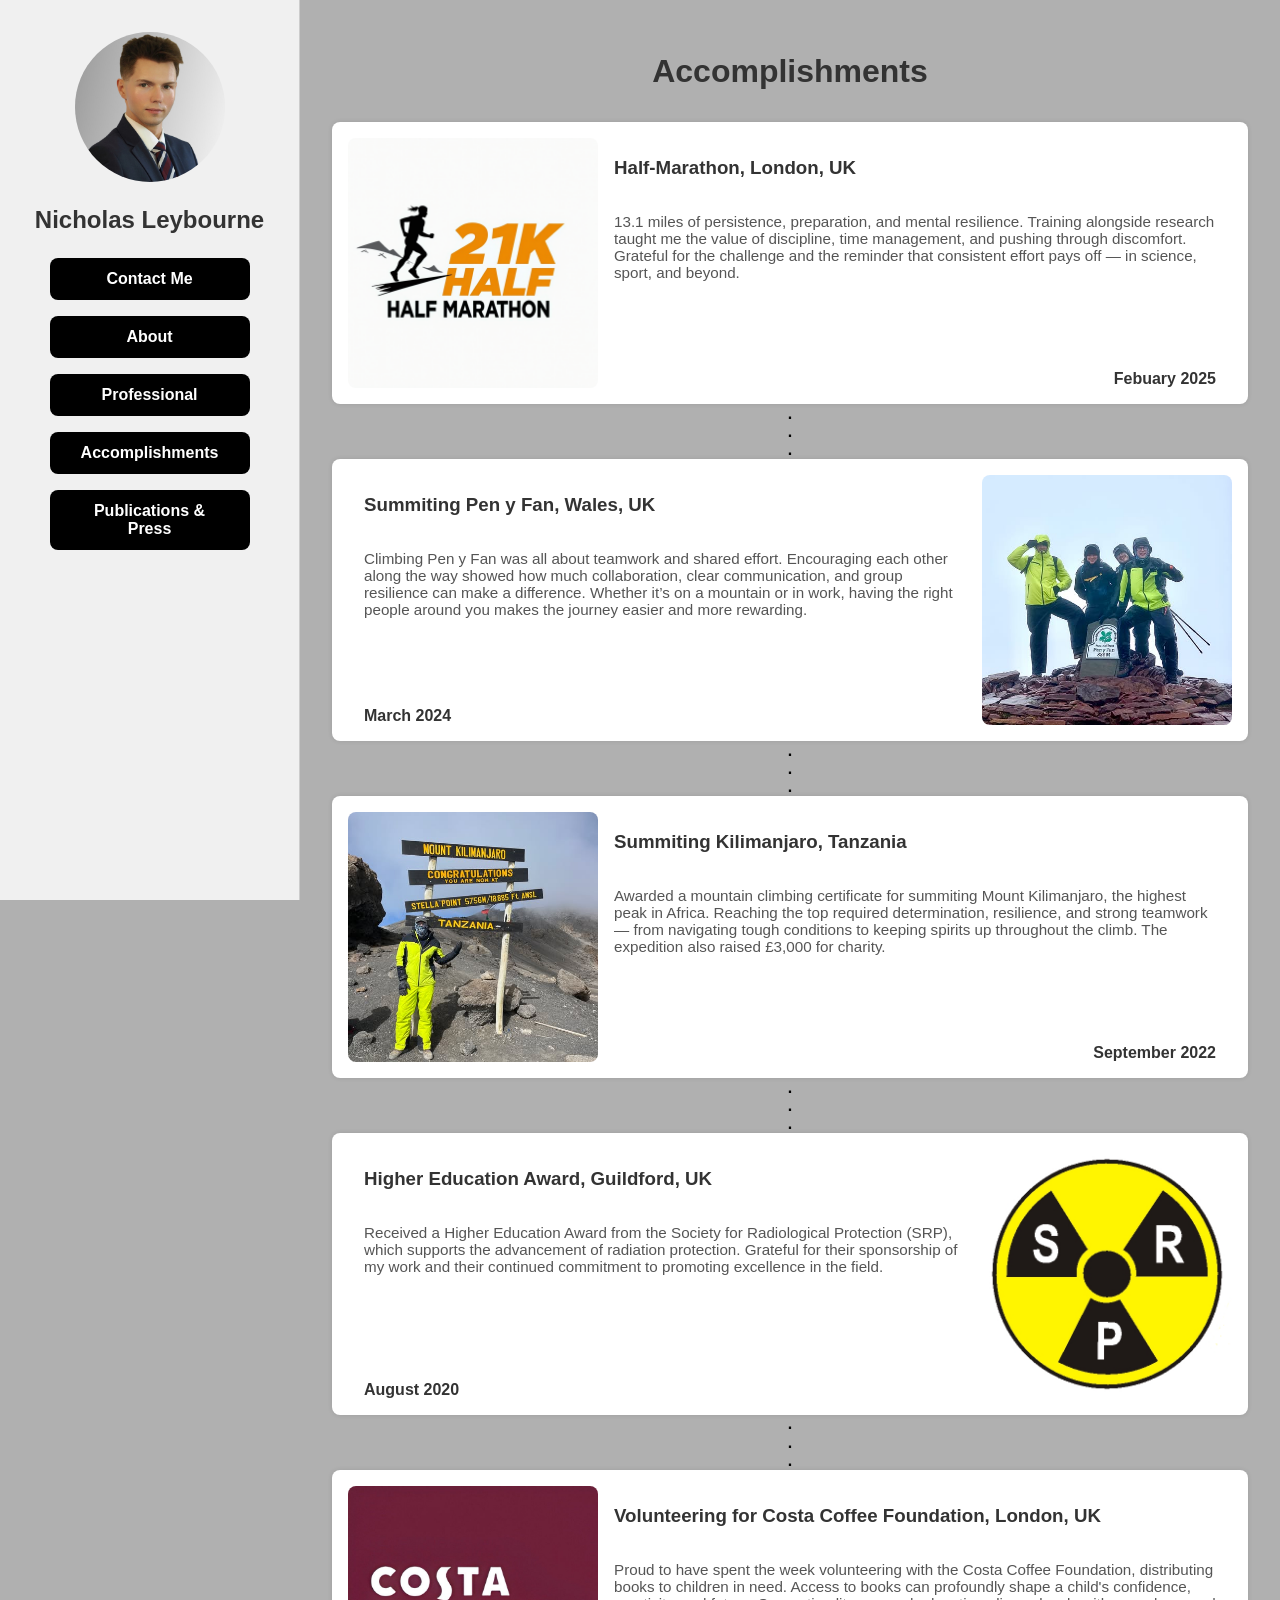
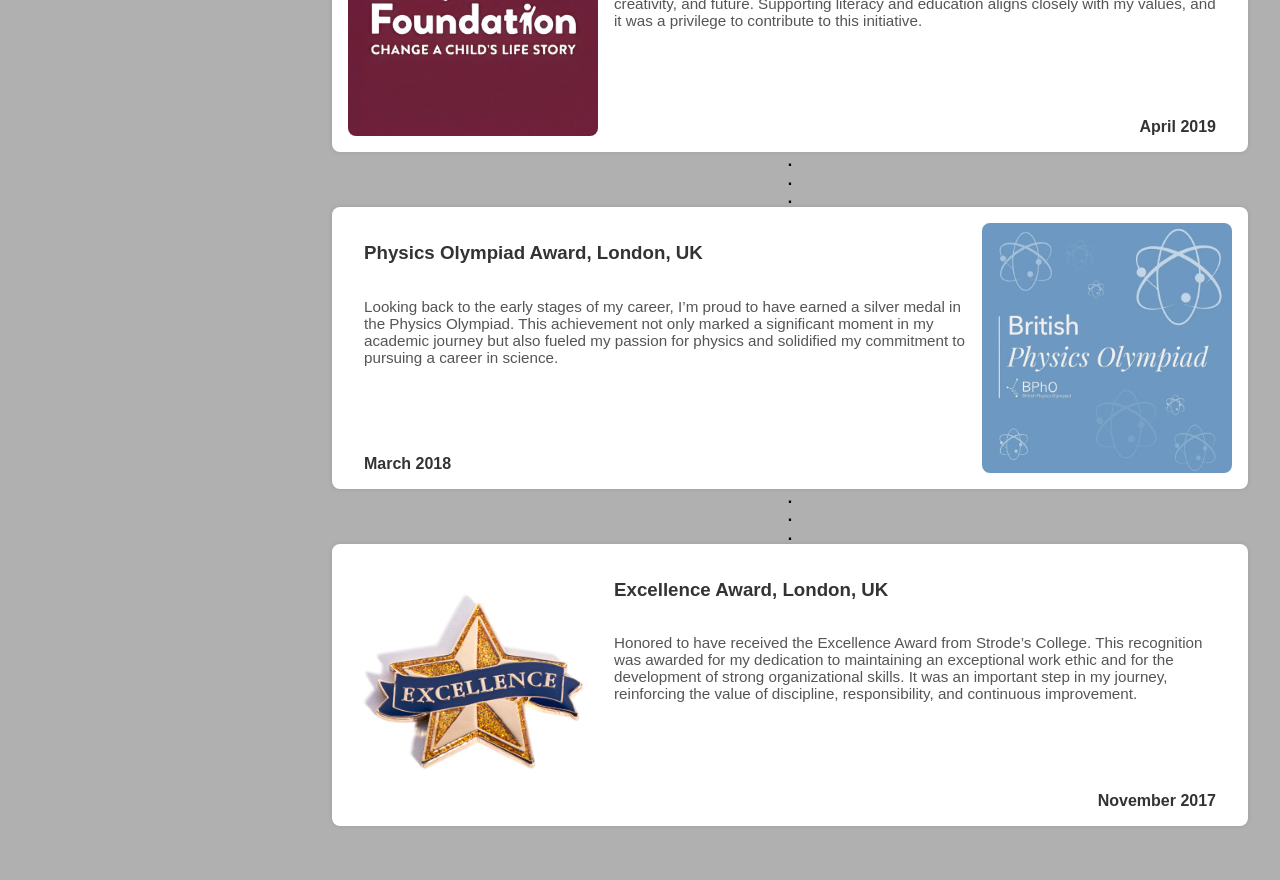
==== accomplishments.html @ 94c57943 "Update accomplishments.html" ====
<!DOCTYPE html>
<html lang="en">
<head>
  <meta charset="UTF-8" />
  <title>Nick Leybourne</title>
   <link rel="canonical" href="https://nicholasleybourne.info/accomplishments" />
  <link rel="stylesheet" href="https://cdnjs.cloudflare.com/ajax/libs/font-awesome/6.5.0/css/all.min.css">
  <meta name="description" content="PhD candidate in medical physics. Highlights of academic achievements, volunteering, and awards.">
  <style>
    * {
      box-sizing: border-box;
    }

    html, body {
      height: 100%;
    }

    body {
      font-family: Arial, sans-serif;
      margin: 0;
      padding: 0;
      display: flex;
      background-color: #b0b0b0;
      color: #333;
      min-height: 100vh;
    }

    .sidebar {
      position: fixed;
      width: 300px;
      height: 100vh;
      background-color: #f0f0f0;
      padding: 2rem 1rem;
      display: flex;
      flex-direction: column;
      align-items: center;
      border-right: 1px solid #ccc;
    }

    .sidebar img.profile-pic {
      width: 150px;
      height: 150px;
      border-radius: 50%;
      margin-bottom: 1rem;
    }

    .sidebar h2 {
      text-align: center;
      margin: 0.5rem 0 1rem 0;
    }

    .nav-link,
   .contact-btn {
  background-color: #000;
  color: white;
  font-size: 1rem;
  text-decoration: none;
  padding: 0.75rem 1.5rem;
  border-radius: 8px;
  font-weight: bold;
  text-align: center;
  display: block;
  margin: 0.5rem 0;
  transition: background-color 0.3s;
  width: 100%;
  max-width: 200px;
  border: none; /* Add this line to remove border */
}


    .nav-link:hover,
    .contact-btn:hover {
      background-color: #333;
    }

    .dropdown-content {
      display: none;
      background-color: #fff;
      border-radius: 8px;
      padding: 1rem;
      box-shadow: 0 0 10px rgba(0,0,0,0.1);
      margin-top: 0.5rem;
      text-align: center;
    }

    .contact-item {
      margin: 0.3rem 0;
    }

    .contact-links {
      margin-top: 1rem;
      display: flex;
      flex-direction: column;
      gap: 0.5rem;
      align-items: center;
    }

    .contact-links img {
      height: 30px;
      margin-right: 0.5rem;
      border-radius: 50%;
    }

    .content {
      flex: 1;
      padding: 2rem;
      margin-left: 300px;
    }

    .whatsapp-btn {
      background-color: #000;
      color: white;
      padding: 0.75rem 1.5rem;
      border-radius: 8px;
      font-weight: bold;
      text-align: center;
      text-decoration: none;
      display: inline-block;
      width: 100%;
      max-width: 200px;
      transition: background-color 0.3s;
    }

    .whatsapp-btn:hover {
      background-color: #333;
    }

    section {
      margin-bottom: 0rem;
    }

    h1 {
      text-align: center;
      margin-bottom: 2rem;
    }

    .feed-item-left,
    .feed-item-right {
      display: flex;
      background-color: white;
      padding: 1rem;
      border-radius: 8px;
      margin-bottom: 0rem;
      box-shadow: 0 0 5px rgba(0, 0, 0, 0.1);
    }

    .feed-item-left {
      flex-direction: row;
    }

    .feed-item-right {
      flex-direction: row-reverse;
    }

    .feed-text {
      flex: 1;
      padding: 0 1rem;
      display: flex;
      flex-direction: column;
      justify-content: space-between;
    }

    .feed-text p {
      font-size: 0.95rem;
      color: #555;
      margin-bottom: 0.1rem;
    }

    .feed-text .date {
      font-weight: bold;
      color: #333;
      align-self: flex-end;
      margin-top: auto;
    }

    .feed-item-right .feed-text .date {
      align-self: flex-start;
    }

    .feed-image {
      width: 250px;
      height: 250px;
      flex-shrink: 0;
      display: flex;
      align-items: center;
      justify-content: center;
    }

    .feed-image img {
      width: 250px;
      height: 250px;
      object-fit: cover;
      border-radius: 8px;
    }

    .feed-dots {
      text-align: center;
      font-size: 1rem;
      color: #000000;
      cursor: pointer;
      font-weight: bold;
      margin: 0;
    }

    .dots-container {
      display: flex;
      flex-direction: column;
      align-items: center;
      margin-top: 0;
    }

    .dots-container .feed-dots {
      margin: 0.3px 0 0 0;
    }
  </style>


<script type="application/ld+json">
{
  "@context": "https://schema.org",
  "@type": "Person",
  "name": "Nicholas Leybourne",
  "jobTitle": "PhD Candidate in Medical Physics",
  "affiliation": {
    "@type": "CollegeOrUniversity",
    "name": "University of Surrey",
    "url": "https://www.surrey.ac.uk"
  },
  "url": "https://nicholasleybourne.info/",
  "sameAs": [
    "https://www.surrey.ac.uk/people/nicholas-leybourne",
    "https://orcid.org/0009-0001-9474-7476",
    "https://www.linkedin.com/in/nicholas-leybourne-431429189/",
    "https://scholar.google.com/citations?user=EWFA3U8AAAAJ&hl=en&oi=ao",
    "https://app.jobzmall.com/@nicholas-leybourne"
  ],
  "description": "PhD candidate in medical physics at the University of Surrey, specialising in SiPM-based PET/CT scanners, with experience in image processing, radiation safety, and data analysis. Proficient in MATLAB and Python with a strong background in physics, mathematics, and computing. Experienced in experimental research, problem-solving, and communication, with multiple publications and international conference presentations in medical imaging. Also an avid mountaineer with expeditions including Mount Kilimanjaro, a business collaborator in real estate, and a director of Tavistock Yiewsley Management Company."
}
</script>

<meta name="google-site-verification" content="yMsAXwWLNpJdFh1dJcz5EIwTJRR0X8trNwbzIyciXYU" />
  
</head>
<body>
    <nav class="sidebar" role="navigation">

    <img src="Images/ProfilePic.JPEG" alt="Profile Picture" class="profile-pic">
    <h2>Nicholas Leybourne</h2>
    


    <button class="contact-btn" onclick="toggleDropdown()">Contact Me</button>
    <div id="contactInfo" class="dropdown-content">
      <p class="contact-item">
        <img src="https://cdn-icons-png.flaticon.com/512/3178/3178158.png" alt="Email" style="height: 20px; vertical-align: middle;"> NicholasLeybourne@pm.me
      </p>
      <p class="contact-item">
        <img src="https://icons.veryicon.com/png/o/miscellaneous/yunrenui-original-ui-of-fool-cloud/phone-circle.png" alt="Phone" style="height: 20px; vertical-align: middle;"> +44 7780 739 259
      </p>
      <a class="whatsapp-btn contact-item" href="https://wa.me/447780739259" target="_blank">
        <i class="fab fa-whatsapp"></i> WhatsApp
      </a>
    </div>

    <a class="nav-link" href="/">About</a>
    <a class="nav-link" href="professional">Professional</a>
    <a class="nav-link" href="accomplishments">Accomplishments</a>
    <a class="nav-link" href="pp">Publications & Press</a>
  </nav>

  <main class="content">
    <h1>Accomplishments</h1>

    <section>



  <div class="feed-item-left">
        <div class="feed-image">
          <img src="Images/half.png" alt="Achievement Image" />
        </div>
        <div class="feed-text">
          <h3>Half-Marathon, London, UK</h3>
          <p>13.1 miles of persistence, preparation, and mental resilience. Training alongside research taught me the value of discipline, time management, and pushing through discomfort. Grateful for the challenge and the reminder that consistent effort pays off — in science, sport, and beyond.</p>
          <span class="date">Febuary 2025</span>
        </div>
      </div>

      <div class="dots-container">
        <div class="feed-dots">.</div>
        <div class="feed-dots">.</div>
        <div class="feed-dots">.</div>
      </div>


      
      <div class="feed-item-right">
        <div class="feed-image">
          <img src="Images/Pen.jpg" alt="Description" />
        </div>
        <div class="feed-text">
          <h3>Summiting Pen y Fan, Wales, UK</h3>
          <p> Climbing Pen y Fan was all about teamwork and shared effort. Encouraging each other along the way showed how much collaboration, clear communication, and group resilience can make a difference. Whether it’s on a mountain or in work, having the right people around you makes the journey easier and more rewarding. </p>
          <span class="date">March 2024</span>
        </div>
      </div>

      <div class="dots-container">
        <div class="feed-dots">.</div>
        <div class="feed-dots">.</div>
        <div class="feed-dots">.</div>
      </div>

      <!-- Repeatable entry blocks -->

      <div class="feed-item-left">
        <div class="feed-image">
          <img src="Images/Killi.jpg" alt="Achievement Image" />
        </div>
        <div class="feed-text">
          <h3>Summiting Kilimanjaro, Tanzania</h3>
          <p>Awarded a mountain climbing certificate for summiting Mount Kilimanjaro, the highest peak in Africa. Reaching the top required determination, resilience, and strong teamwork — from navigating tough conditions to keeping spirits up throughout the climb. The expedition also raised £3,000 for charity.</p>
          <span class="date">September 2022</span>
        </div>
      </div>

      <div class="dots-container">
        <div class="feed-dots">.</div>
        <div class="feed-dots">.</div>
        <div class="feed-dots">.</div>
      </div>

      <!-- Add more entries below as needed -->

  <div class="feed-item-right">
        <div class="feed-image">
          <img src="Images/SRP_Logo.png" alt="Description" />
        </div>
        <div class="feed-text">
          <h3>Higher Education Award, Guildford, UK</h3>
          <p>Received a Higher Education Award from the Society for Radiological Protection (SRP), which supports the advancement of radiation protection. Grateful for their sponsorship of my work and their continued commitment to promoting excellence in the field.</p>
          <span class="date">August 2020</span>
        </div>
      </div>

      <div class="dots-container">
        <div class="feed-dots">.</div>
        <div class="feed-dots">.</div>
        <div class="feed-dots">.</div>
      </div>




 <div class="feed-item-left">
        <div class="feed-image">
          <img src="Images/Costa.jpg" alt="Achievement Image" />
        </div>
        <div class="feed-text">
          <h3>Volunteering for Costa Coffee Foundation, London, UK</h3>
          <p>Proud to have spent the week volunteering with the Costa Coffee Foundation, distributing books to children in need. Access to books can profoundly shape a child's confidence, creativity, and future. Supporting literacy and education aligns closely with my values, and it was a privilege to contribute to this initiative.</p>
          <span class="date">April 2019</span>
        </div>
      </div>

      <div class="dots-container">
        <div class="feed-dots">.</div>
        <div class="feed-dots">.</div>
        <div class="feed-dots">.</div>
      </div>




        <div class="feed-item-right">
        <div class="feed-image">
          <img src="Images/POA.png" alt="Description" />
        </div>
        <div class="feed-text">
          <h3>Physics Olympiad Award, London, UK</h3>
          <p>Looking back to the early stages of my career, I’m proud to have earned a silver medal in the Physics Olympiad. This achievement not only marked a significant moment in my academic journey but also fueled my passion for physics and solidified my commitment to pursuing a career in science.</p>
          <span class="date">March 2018</span>
        </div>
      </div>

        <div class="dots-container">
        <div class="feed-dots">.</div>
        <div class="feed-dots">.</div>
        <div class="feed-dots">.</div>
      </div>

      
 <div class="feed-item-left">
        <div class="feed-image">
          <img src="Images/Excel.jpg" alt="Achievement Image" />
        </div>
        <div class="feed-text">
          <h3>Excellence Award, London, UK</h3>
          <p>Honored to have received the Excellence Award from Strode’s College. This recognition was awarded for my dedication to maintaining an exceptional work ethic and for the development of strong organizational skills. It was an important step in my journey, reinforcing the value of discipline, responsibility, and continuous improvement.</p>
          <span class="date">November 2017</span>
        </div>
      </div>

      
    </section>

    <br><br><br>

  </main>

  <script>
    function toggleDropdown() {
      const contactInfo = document.getElementById("contactInfo");
      const isVisible = contactInfo.style.display === "block";
      contactInfo.style.display = isVisible ? "none" : "block";
    }

    window.addEventListener('DOMContentLoaded', () => {
      document.getElementById("contactInfo").style.display = "none";
    });
  </script>
</body>
</html>
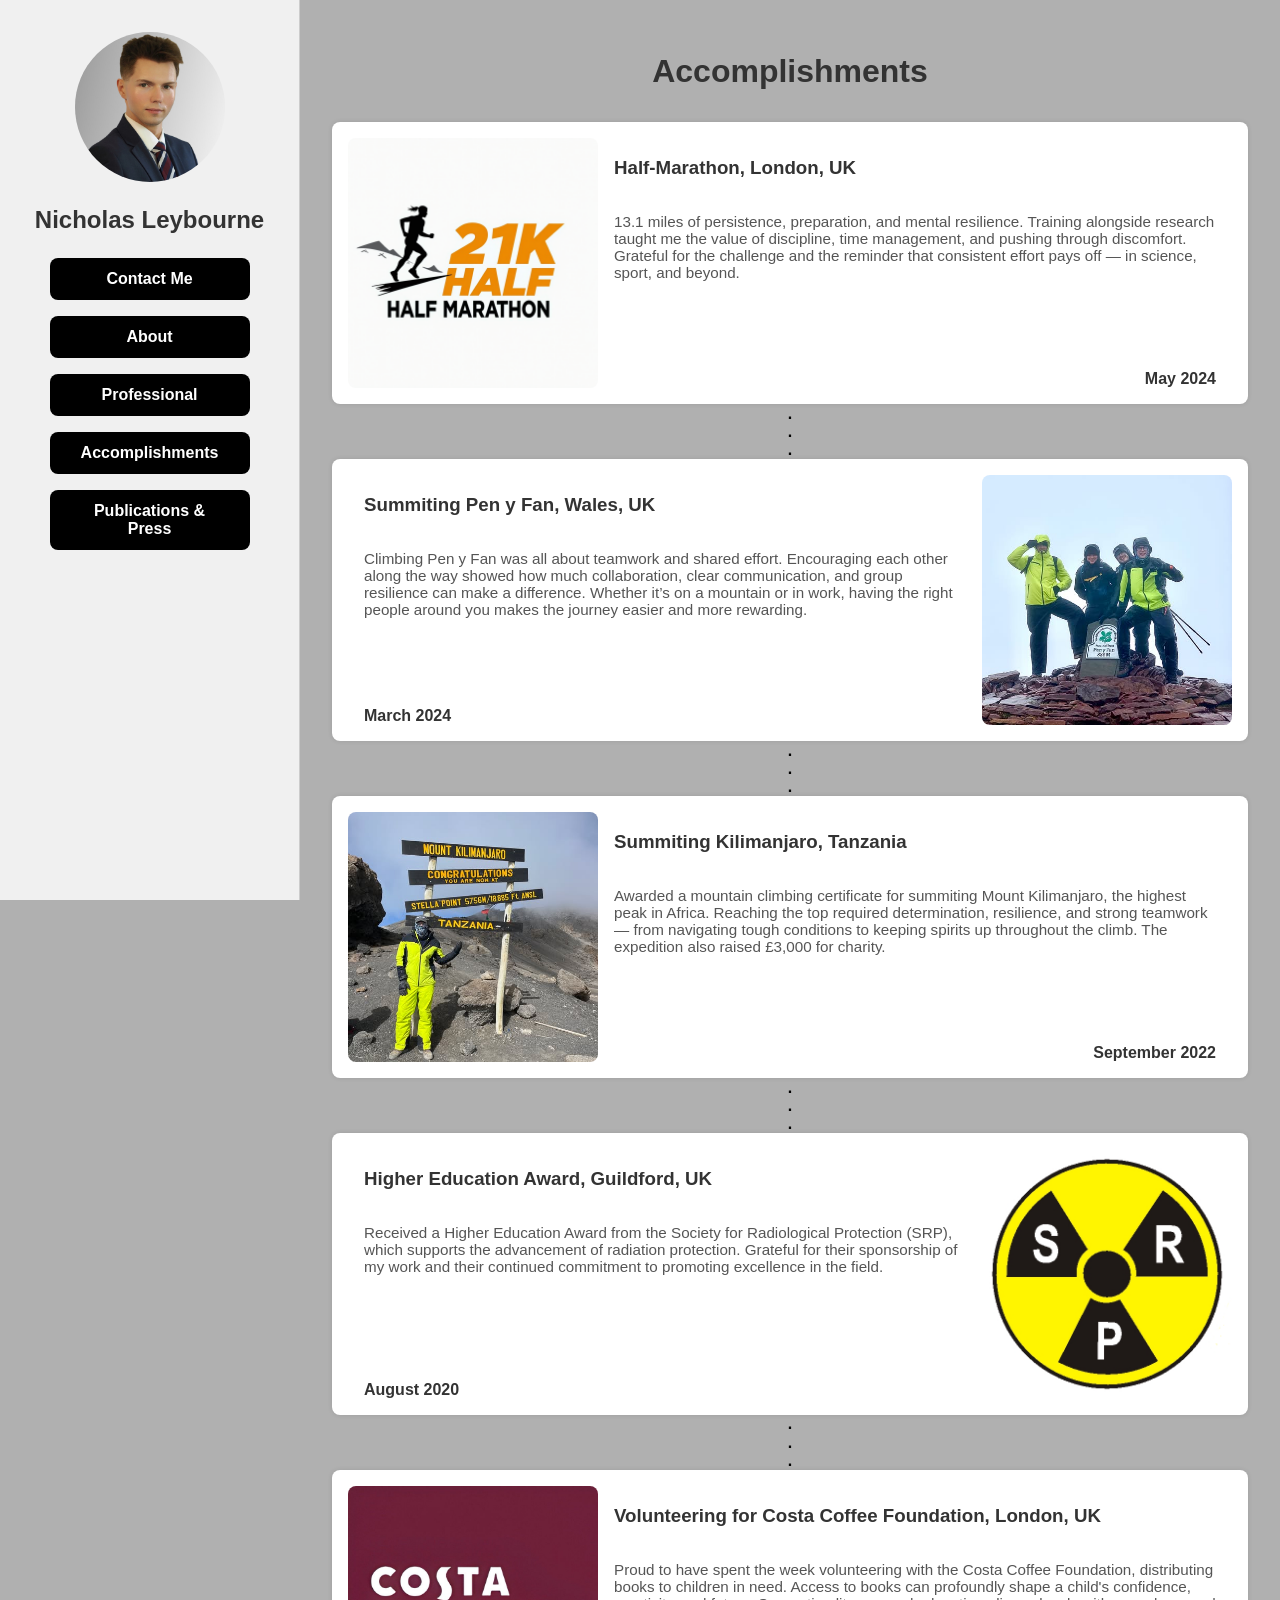
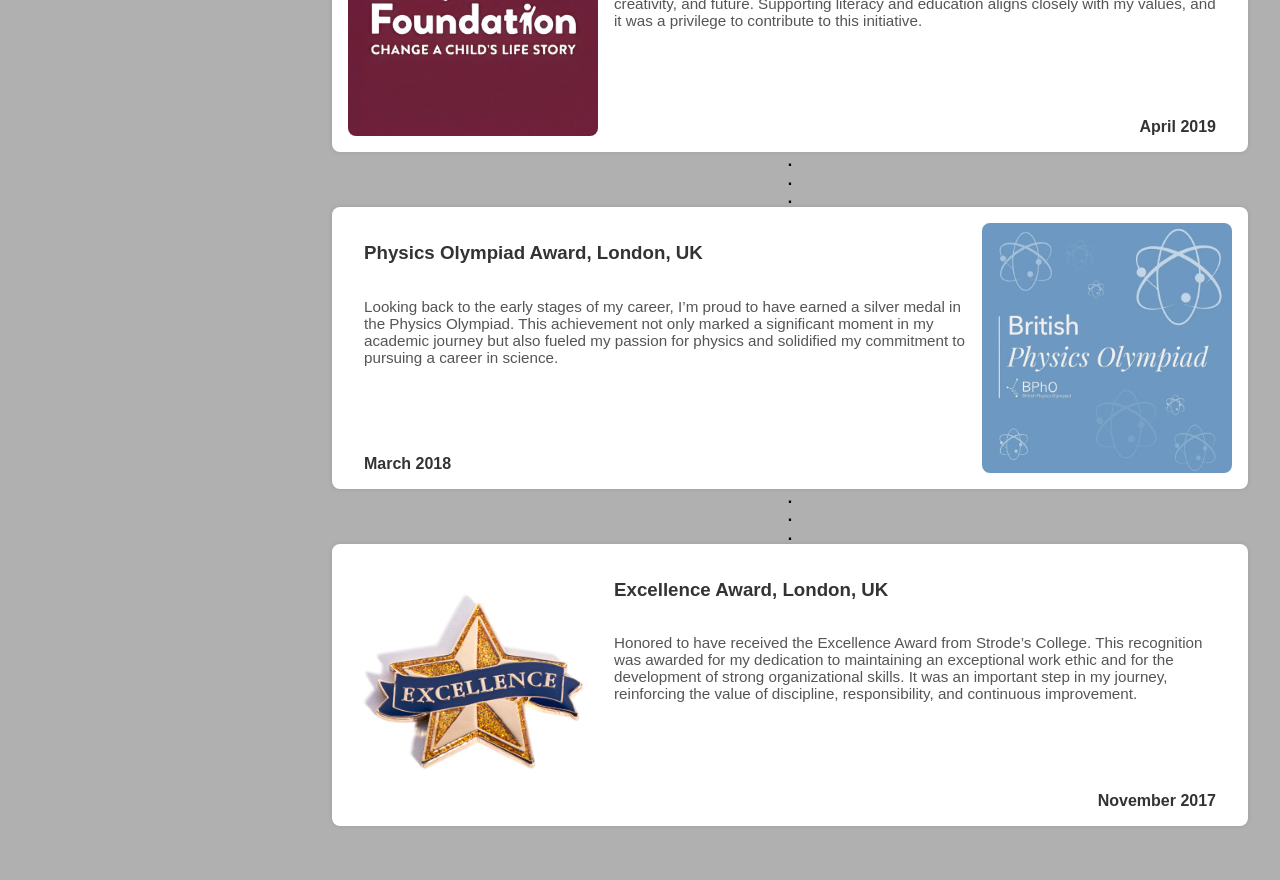
==== commit a9f85556: "Update accomplishments.html" ====
--- a/accomplishments.html
+++ b/accomplishments.html
@@ -282,7 +282,7 @@
         <div class="feed-text">
           <h3>Half-Marathon, London, UK</h3>
           <p>13.1 miles of persistence, preparation, and mental resilience. Training alongside research taught me the value of discipline, time management, and pushing through discomfort. Grateful for the challenge and the reminder that consistent effort pays off — in science, sport, and beyond.</p>
-          <span class="date">Febuary 2025</span>
+          <span class="date">May 2024</span>
         </div>
       </div>
 
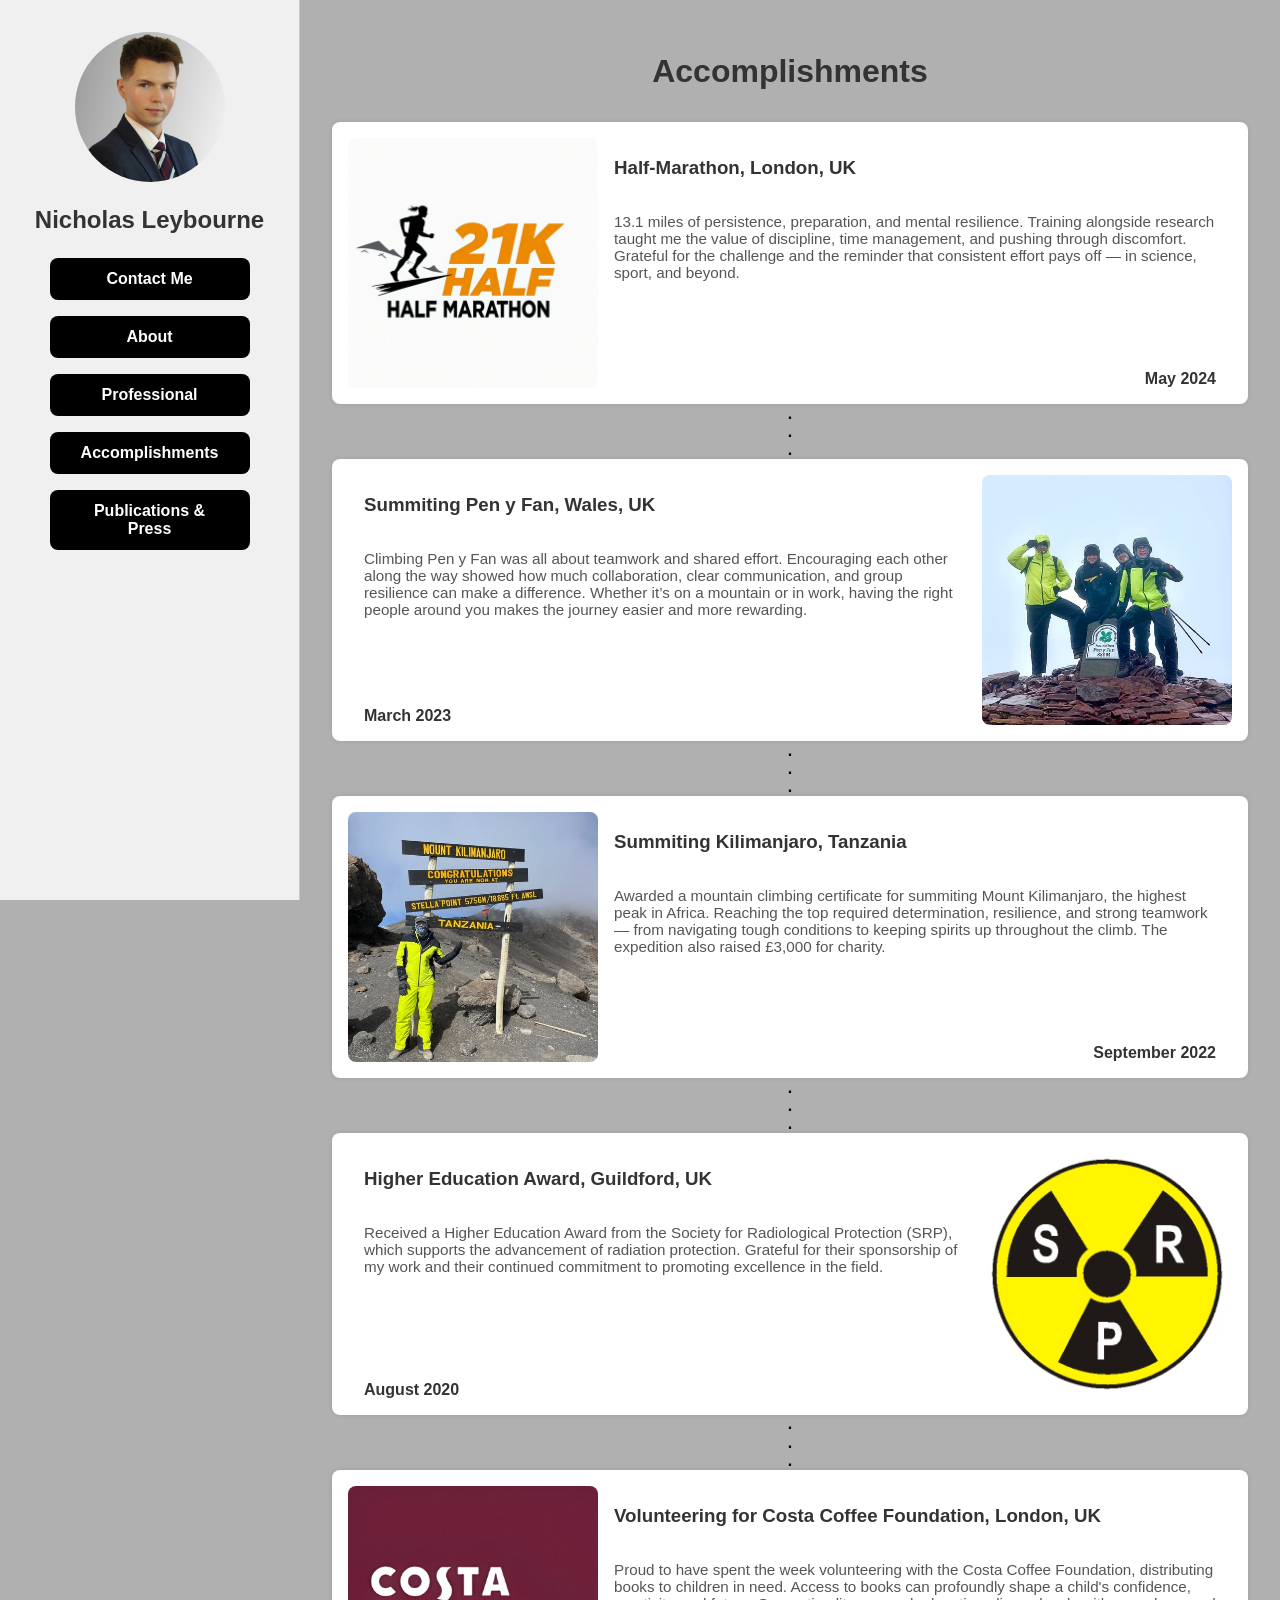
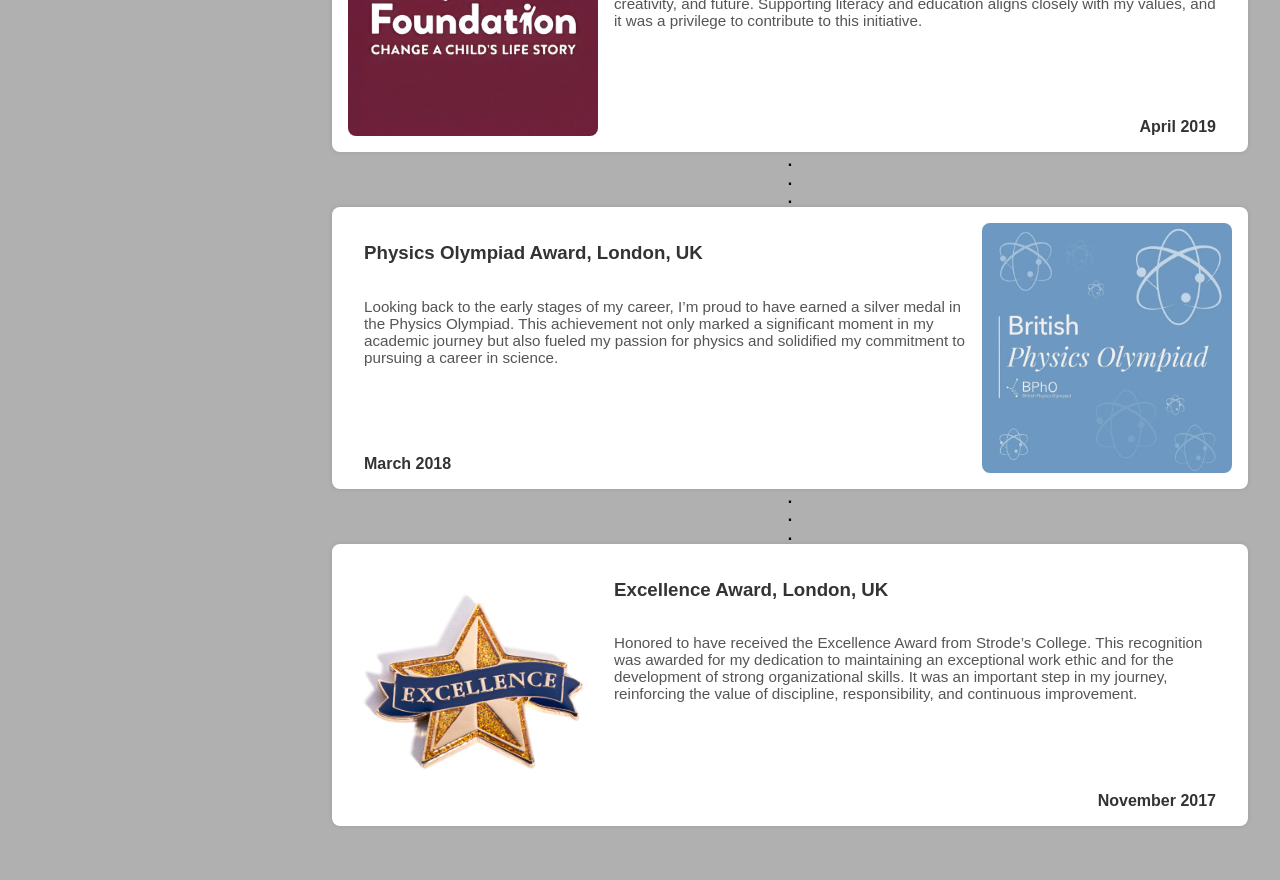
==== commit 47133de4: "Update accomplishments.html" ====
--- a/accomplishments.html
+++ b/accomplishments.html
@@ -301,7 +301,7 @@
         <div class="feed-text">
           <h3>Summiting Pen y Fan, Wales, UK</h3>
           <p> Climbing Pen y Fan was all about teamwork and shared effort. Encouraging each other along the way showed how much collaboration, clear communication, and group resilience can make a difference. Whether it’s on a mountain or in work, having the right people around you makes the journey easier and more rewarding. </p>
-          <span class="date">March 2024</span>
+          <span class="date">March 2023</span>
         </div>
       </div>
 
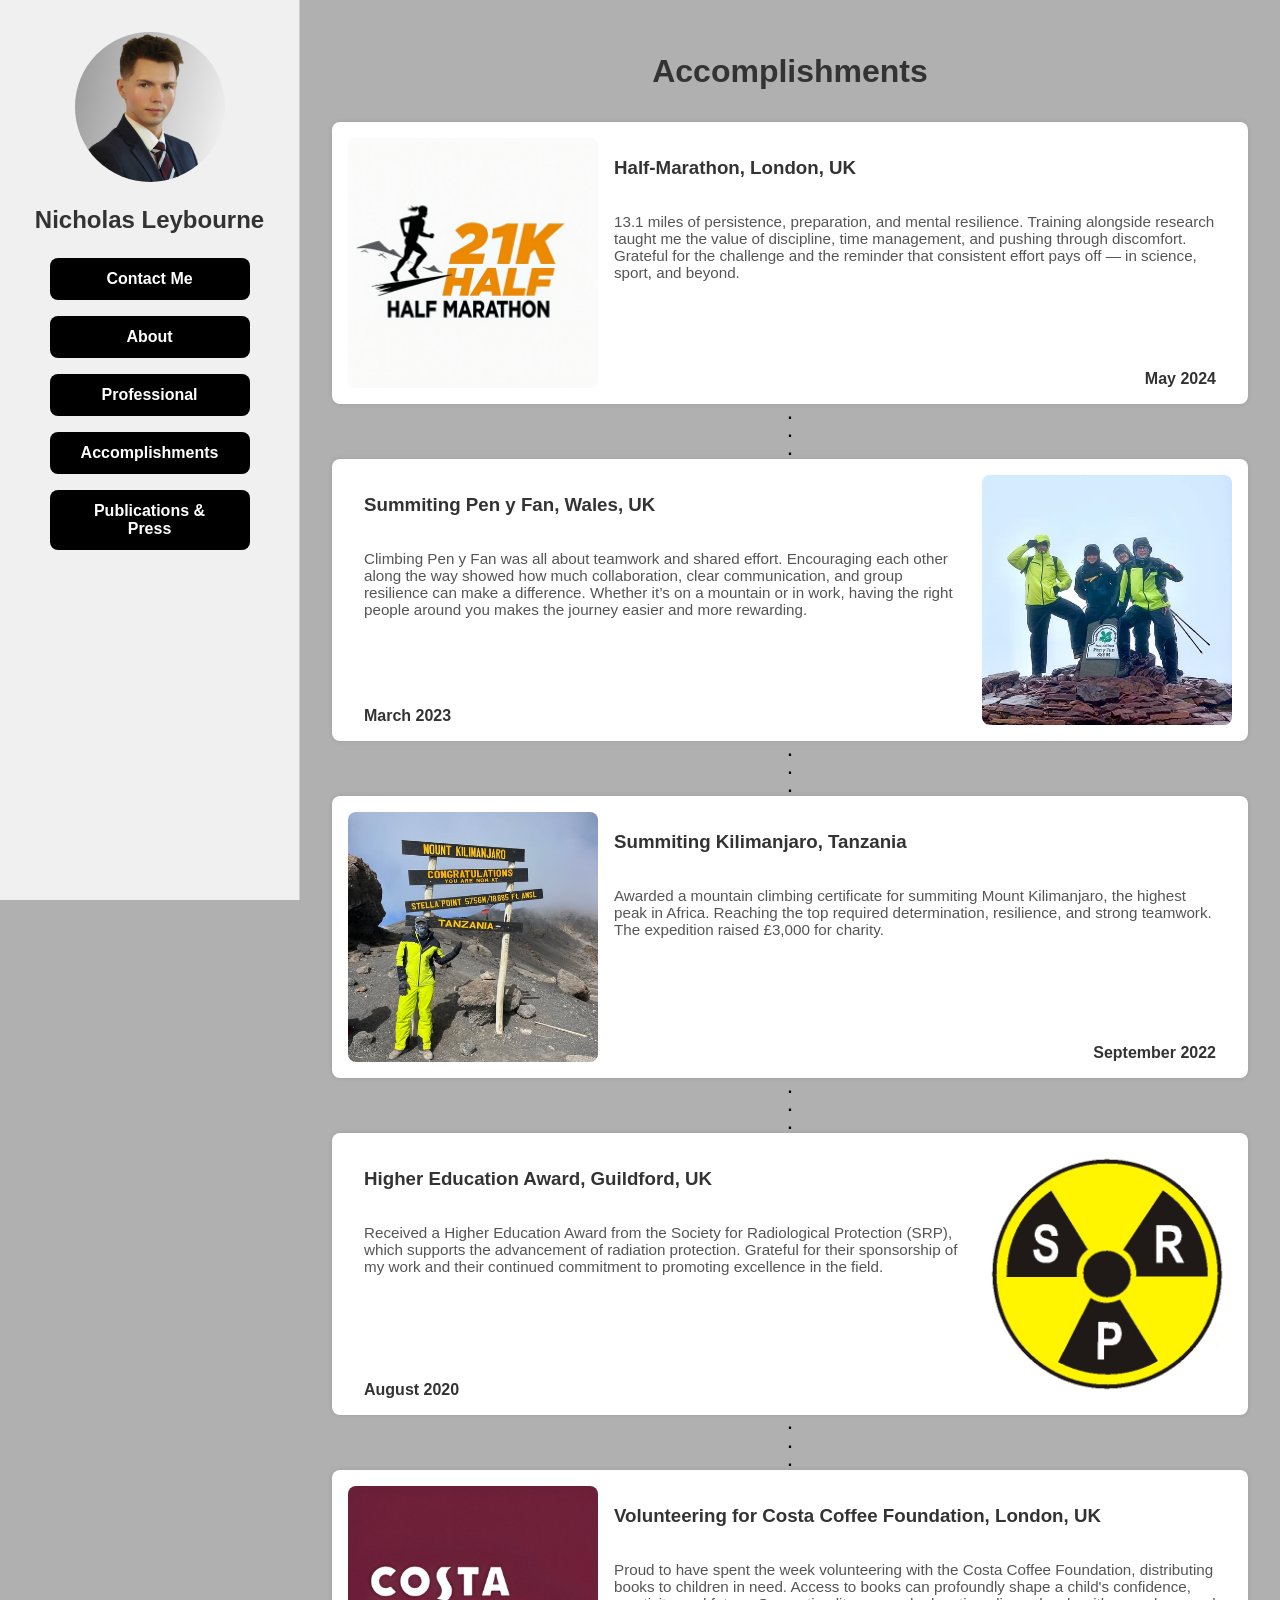
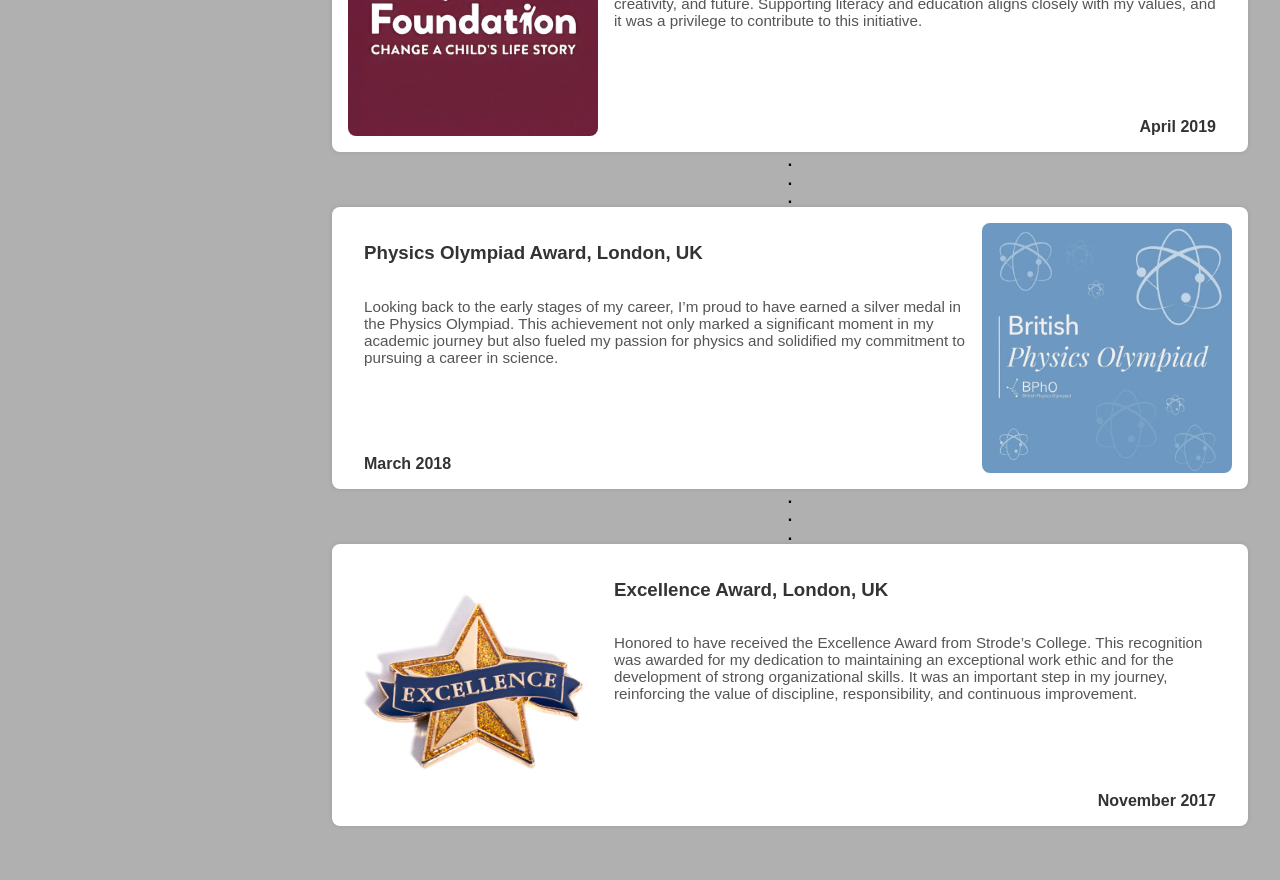
==== commit c1fc888b: "Update accomplishments.html" ====
--- a/accomplishments.html
+++ b/accomplishments.html
@@ -319,7 +319,7 @@
         </div>
         <div class="feed-text">
           <h3>Summiting Kilimanjaro, Tanzania</h3>
-          <p>Awarded a mountain climbing certificate for summiting Mount Kilimanjaro, the highest peak in Africa. Reaching the top required determination, resilience, and strong teamwork — from navigating tough conditions to keeping spirits up throughout the climb. The expedition also raised £3,000 for charity.</p>
+          <p>Awarded a mountain climbing certificate for summiting Mount Kilimanjaro, the highest peak in Africa. Reaching the top required determination, resilience, and strong teamwork. The expedition raised £3,000 for charity.</p>
           <span class="date">September 2022</span>
         </div>
       </div>
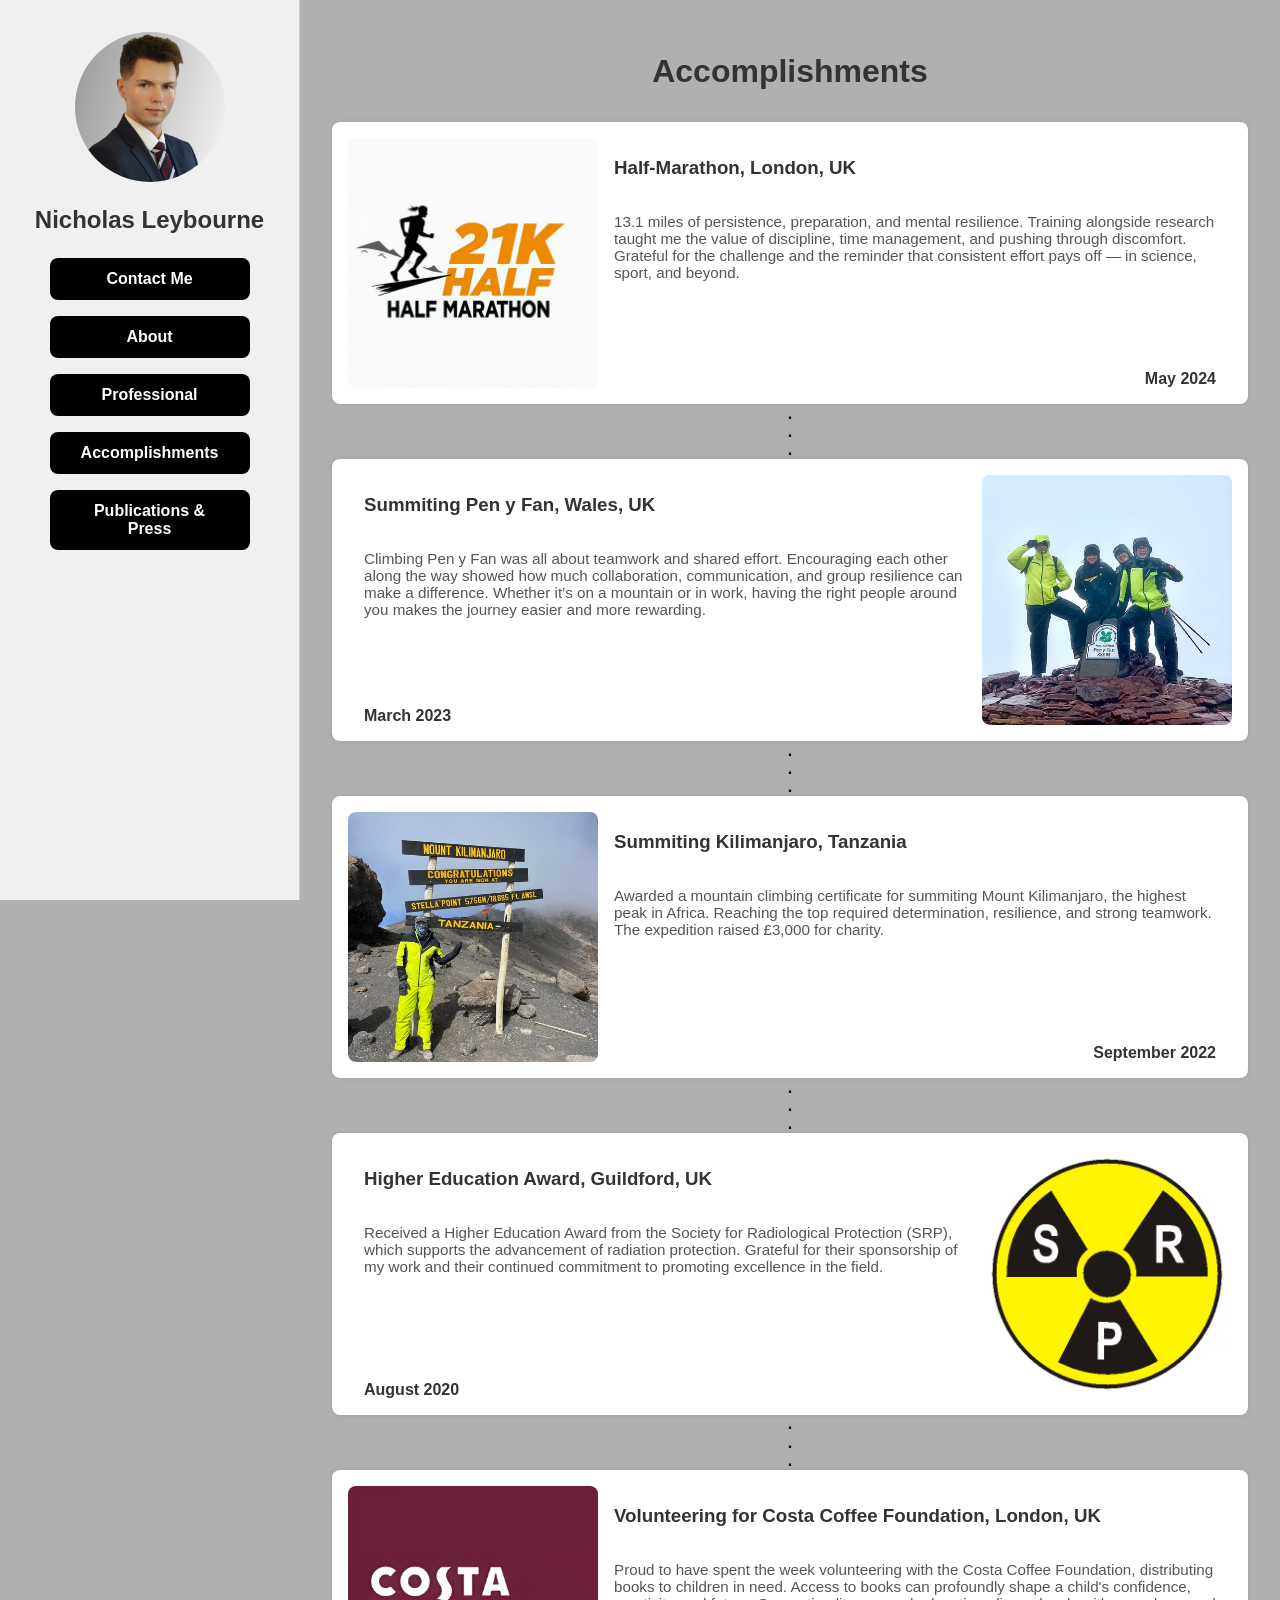
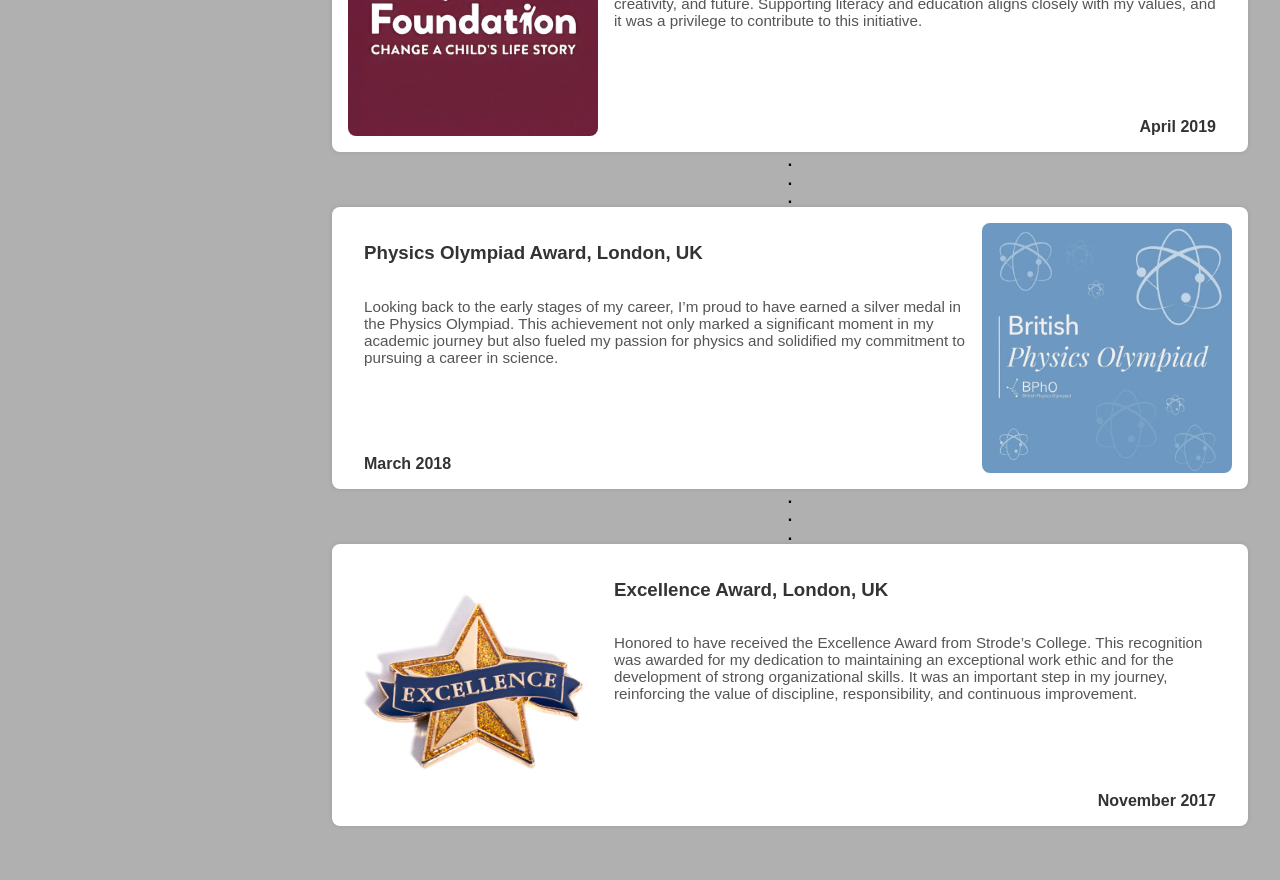
==== commit d77d5e46: "Update accomplishments.html" ====
--- a/accomplishments.html
+++ b/accomplishments.html
@@ -300,7 +300,7 @@
         </div>
         <div class="feed-text">
           <h3>Summiting Pen y Fan, Wales, UK</h3>
-          <p> Climbing Pen y Fan was all about teamwork and shared effort. Encouraging each other along the way showed how much collaboration, clear communication, and group resilience can make a difference. Whether it’s on a mountain or in work, having the right people around you makes the journey easier and more rewarding. </p>
+          <p> Climbing Pen y Fan was all about teamwork and shared effort. Encouraging each other along the way showed how much collaboration, communication, and group resilience can make a difference. Whether it’s on a mountain or in work, having the right people around you makes the journey easier and more rewarding. </p>
           <span class="date">March 2023</span>
         </div>
       </div>
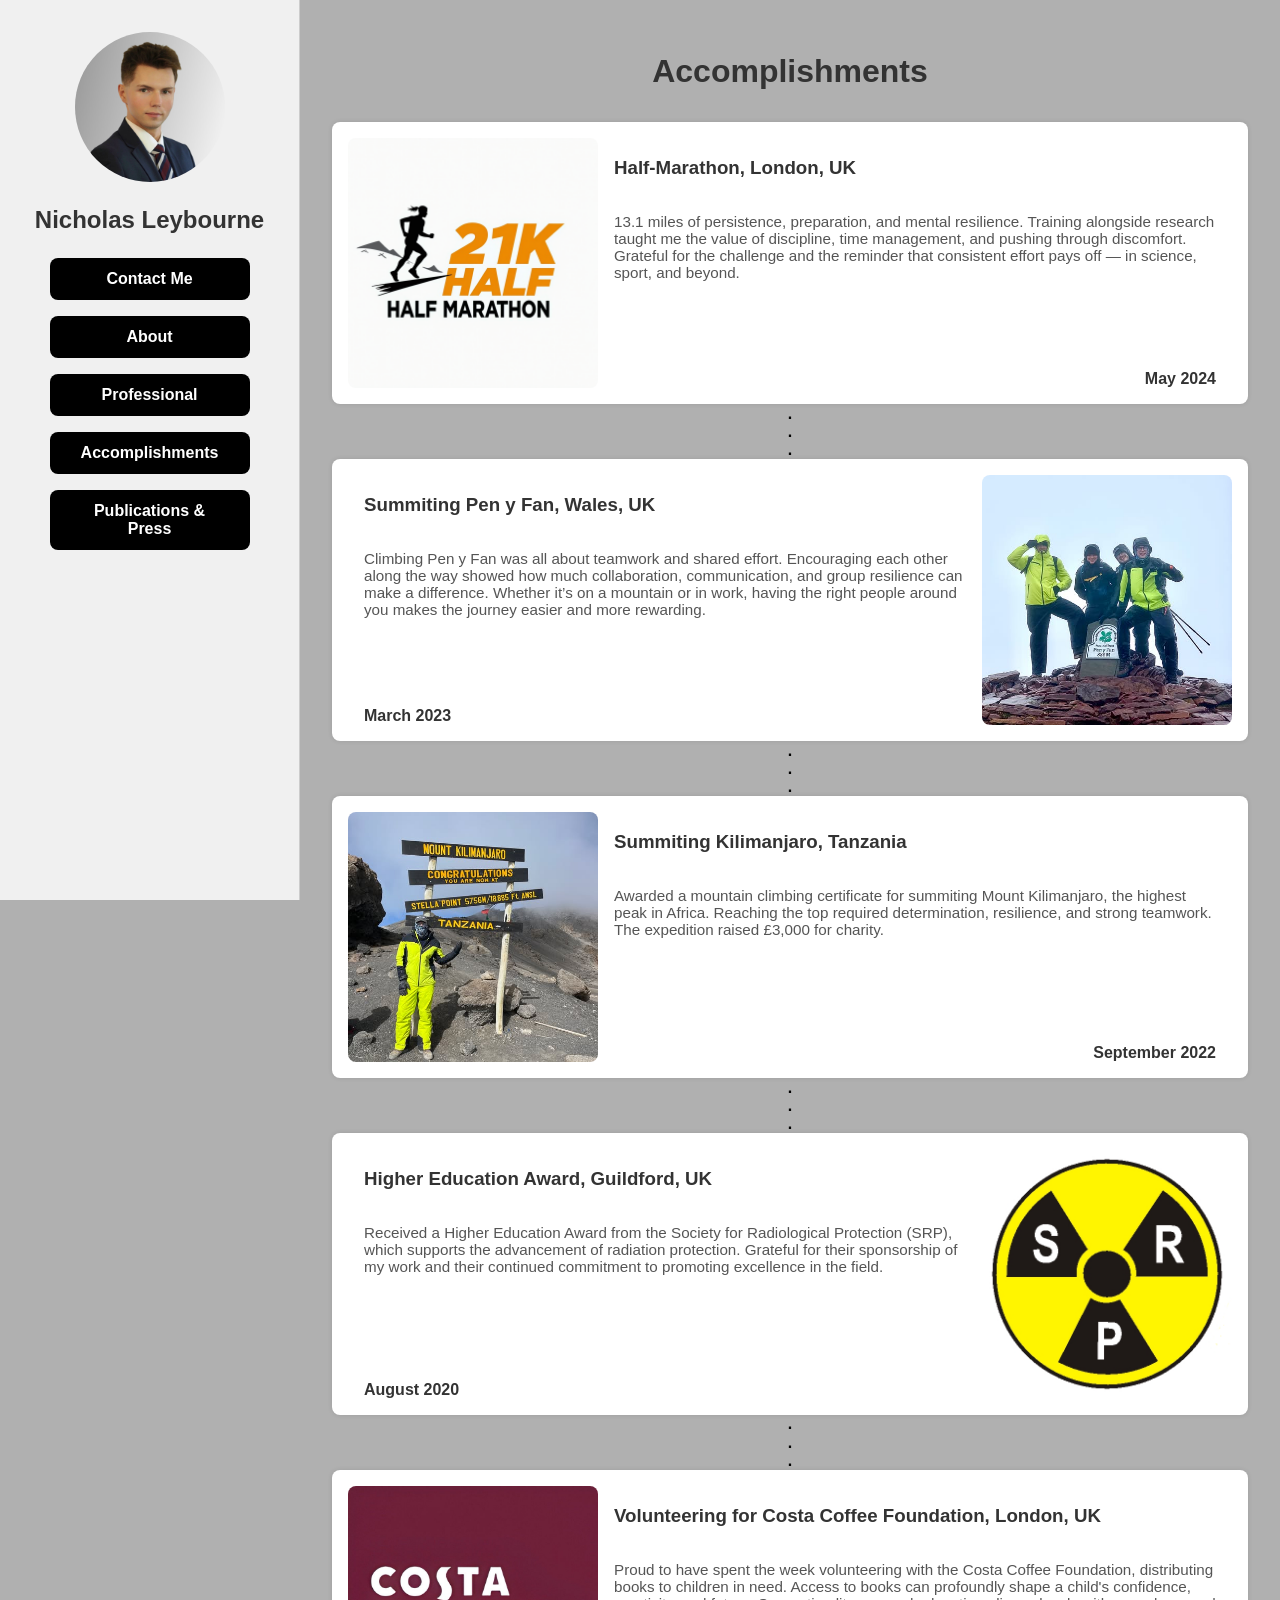
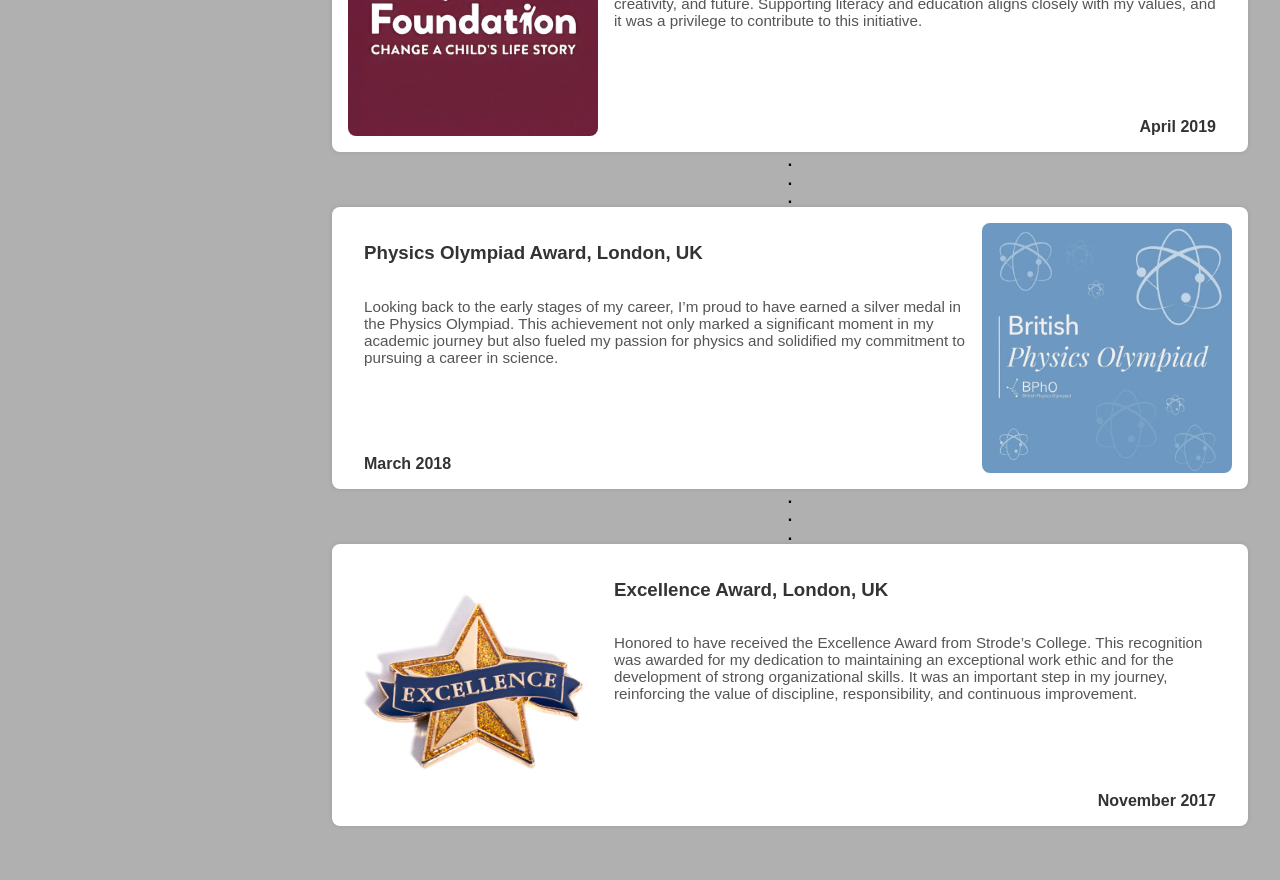
==== commit daafbd59: "Update accomplishments.html" ====
--- a/accomplishments.html
+++ b/accomplishments.html
@@ -244,7 +244,7 @@
 <body>
     <nav class="sidebar" role="navigation">
 
-    <img src="Images/ProfilePic.JPEG" alt="Profile Picture" class="profile-pic">
+    <img src="Images/ProfilePic_noShine.jpeg" alt="Profile Picture" class="profile-pic">
     <h2>Nicholas Leybourne</h2>
     
 
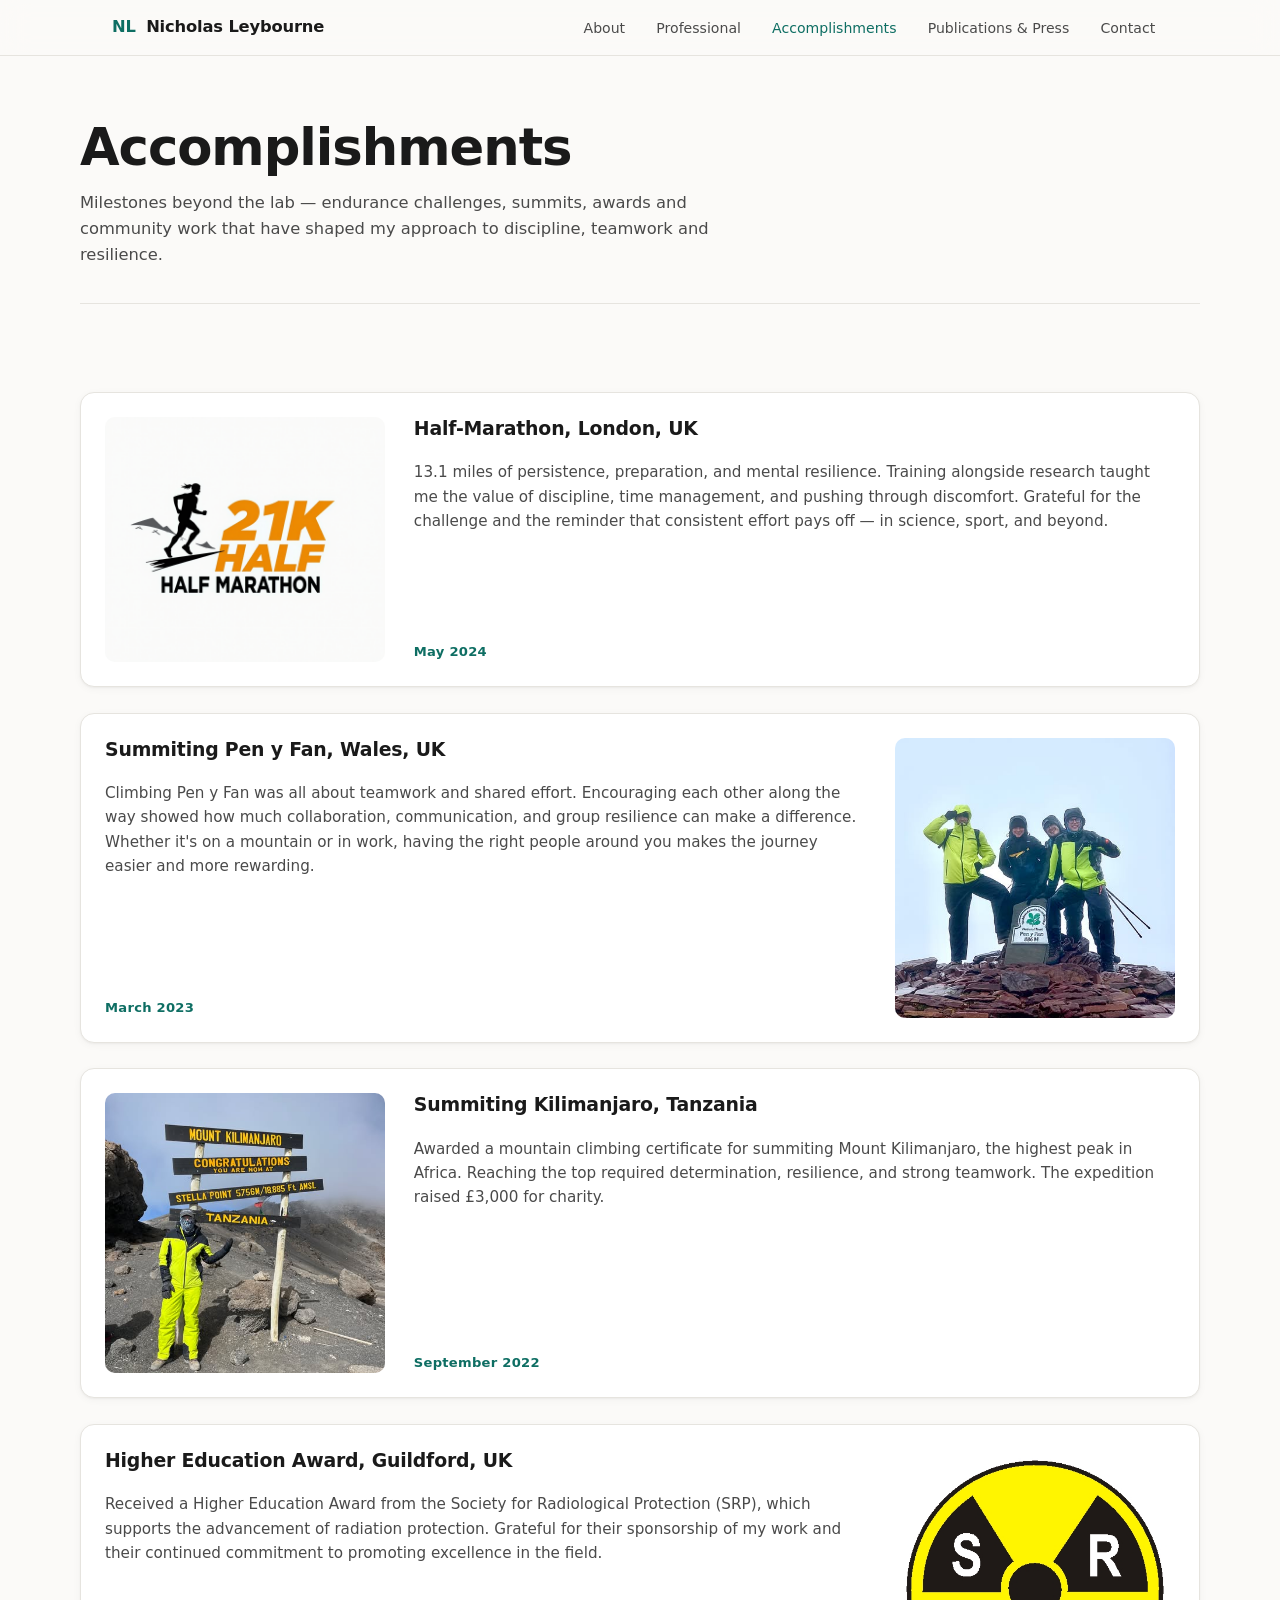
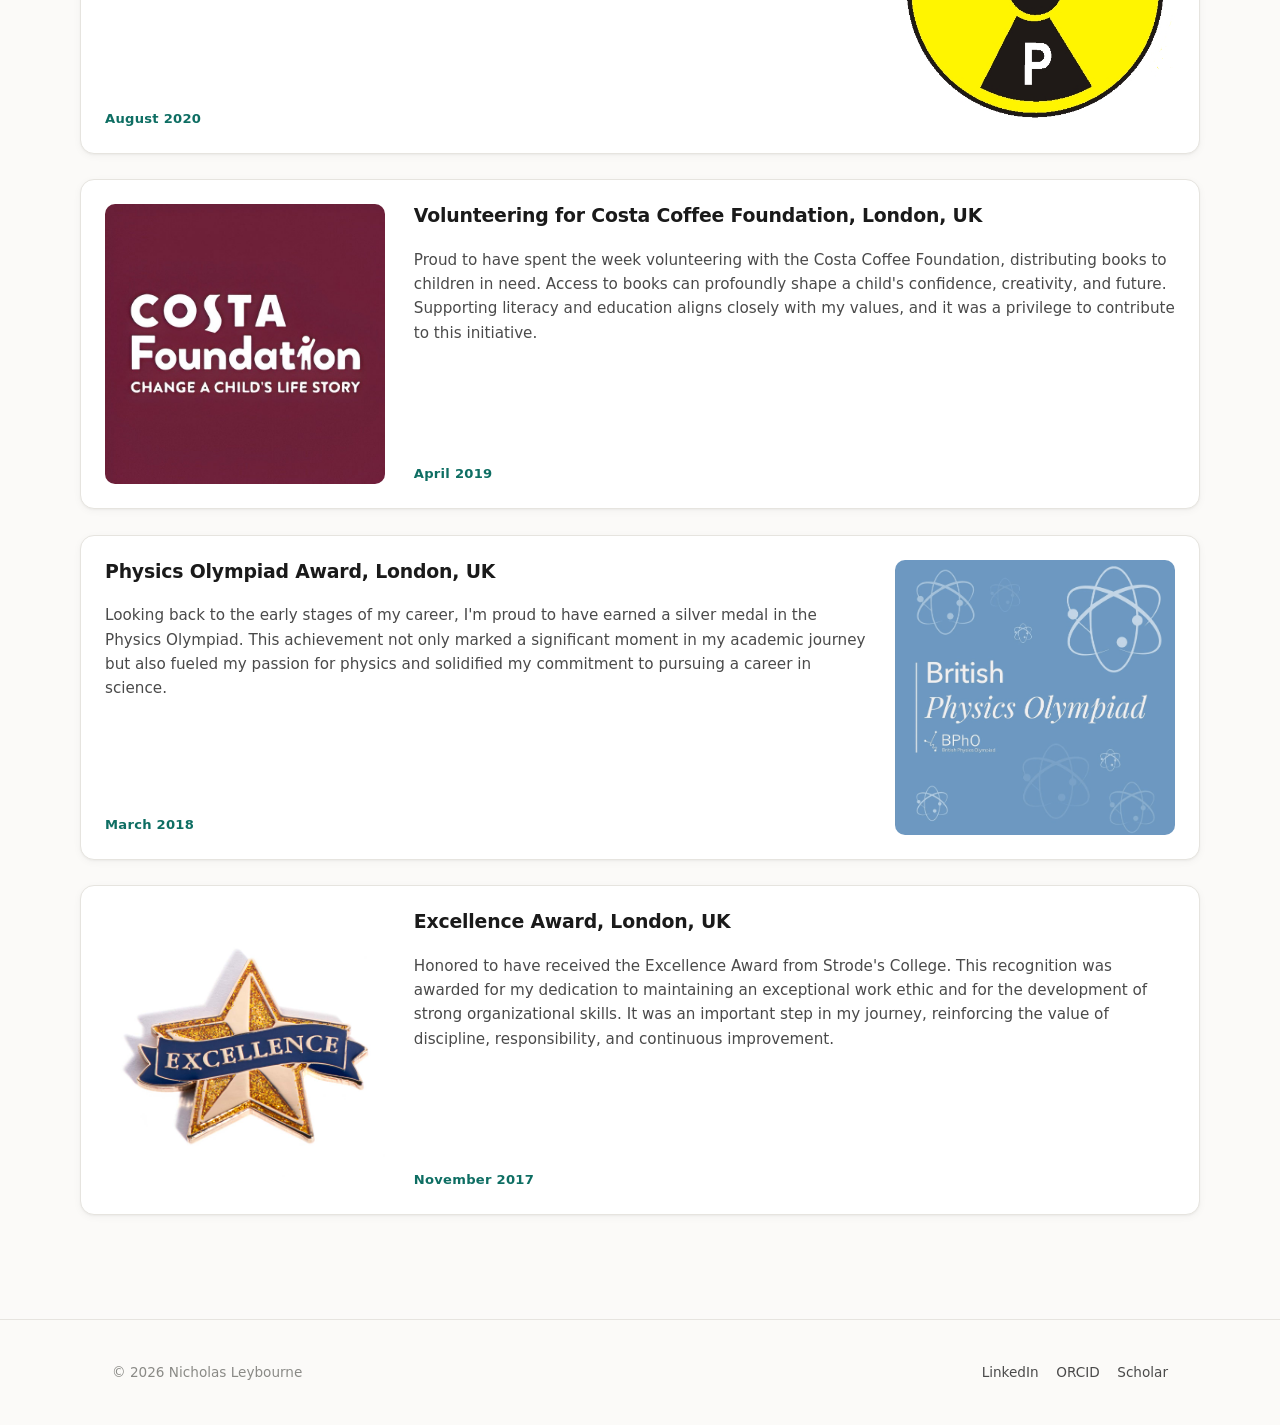
==== commit 5d31eb45: "Redesign site: modern editorial aesthetic with sticky nav, scroll reveals, card layouts and shared C" ====
--- a/accomplishments.html
+++ b/accomplishments.html
@@ -2,230 +2,26 @@
 <html lang="en">
 <head>
   <meta charset="UTF-8" />
-  <title>Nick Leybourne</title>
-   <link rel="canonical" href="https://nicholasleybourne.info/accomplishments" />
+  <meta name="viewport" content="width=device-width, initial-scale=1">
+  <title>Accomplishments — Nicholas Leybourne</title>
+  <link rel="canonical" href="https://nicholasleybourne.info/accomplishments" />
+  <meta name="description" content="Medical Physicist specialising in SiPM-based PET. Highlights of academic achievements, volunteering, and awards.">
+  <meta property="og:title" content="Accomplishments — Nicholas Leybourne">
+  <meta property="og:image" content="https://nicholasleybourne.info/Images/Killi.jpg">
+
+  <link rel="preconnect" href="https://api.fontshare.com" crossorigin>
+  <link href="https://api.fontshare.com/v2/css?f[]=cabinet-grotesk@700,800&f[]=satoshi@400,500,700&display=swap" rel="stylesheet">
   <link rel="stylesheet" href="https://cdnjs.cloudflare.com/ajax/libs/font-awesome/6.5.0/css/all.min.css">
-  <meta name="description" content="PhD candidate in medical physics. Highlights of academic achievements, volunteering, and awards.">
-  <style>
-    * {
-      box-sizing: border-box;
-    }
+  <link rel="stylesheet" href="assets/style.css">
 
-    html, body {
-      height: 100%;
-    }
-
-    body {
-      font-family: Arial, sans-serif;
-      margin: 0;
-      padding: 0;
-      display: flex;
-      background-color: #b0b0b0;
-      color: #333;
-      min-height: 100vh;
-    }
-
-    .sidebar {
-      position: fixed;
-      width: 300px;
-      height: 100vh;
-      background-color: #f0f0f0;
-      padding: 2rem 1rem;
-      display: flex;
-      flex-direction: column;
-      align-items: center;
-      border-right: 1px solid #ccc;
-    }
-
-    .sidebar img.profile-pic {
-      width: 150px;
-      height: 150px;
-      border-radius: 50%;
-      margin-bottom: 1rem;
-    }
-
-    .sidebar h2 {
-      text-align: center;
-      margin: 0.5rem 0 1rem 0;
-    }
-
-    .nav-link,
-   .contact-btn {
-  background-color: #000;
-  color: white;
-  font-size: 1rem;
-  text-decoration: none;
-  padding: 0.75rem 1.5rem;
-  border-radius: 8px;
-  font-weight: bold;
-  text-align: center;
-  display: block;
-  margin: 0.5rem 0;
-  transition: background-color 0.3s;
-  width: 100%;
-  max-width: 200px;
-  border: none; /* Add this line to remove border */
-}
-
-
-    .nav-link:hover,
-    .contact-btn:hover {
-      background-color: #333;
-    }
-
-    .dropdown-content {
-      display: none;
-      background-color: #fff;
-      border-radius: 8px;
-      padding: 1rem;
-      box-shadow: 0 0 10px rgba(0,0,0,0.1);
-      margin-top: 0.5rem;
-      text-align: center;
-    }
-
-    .contact-item {
-      margin: 0.3rem 0;
-    }
-
-    .contact-links {
-      margin-top: 1rem;
-      display: flex;
-      flex-direction: column;
-      gap: 0.5rem;
-      align-items: center;
-    }
-
-    .contact-links img {
-      height: 30px;
-      margin-right: 0.5rem;
-      border-radius: 50%;
-    }
-
-    .content {
-      flex: 1;
-      padding: 2rem;
-      margin-left: 300px;
-    }
-
-    .whatsapp-btn {
-      background-color: #000;
-      color: white;
-      padding: 0.75rem 1.5rem;
-      border-radius: 8px;
-      font-weight: bold;
-      text-align: center;
-      text-decoration: none;
-      display: inline-block;
-      width: 100%;
-      max-width: 200px;
-      transition: background-color 0.3s;
-    }
-
-    .whatsapp-btn:hover {
-      background-color: #333;
-    }
-
-    section {
-      margin-bottom: 0rem;
-    }
-
-    h1 {
-      text-align: center;
-      margin-bottom: 2rem;
-    }
-
-    .feed-item-left,
-    .feed-item-right {
-      display: flex;
-      background-color: white;
-      padding: 1rem;
-      border-radius: 8px;
-      margin-bottom: 0rem;
-      box-shadow: 0 0 5px rgba(0, 0, 0, 0.1);
-    }
-
-    .feed-item-left {
-      flex-direction: row;
-    }
-
-    .feed-item-right {
-      flex-direction: row-reverse;
-    }
-
-    .feed-text {
-      flex: 1;
-      padding: 0 1rem;
-      display: flex;
-      flex-direction: column;
-      justify-content: space-between;
-    }
-
-    .feed-text p {
-      font-size: 0.95rem;
-      color: #555;
-      margin-bottom: 0.1rem;
-    }
-
-    .feed-text .date {
-      font-weight: bold;
-      color: #333;
-      align-self: flex-end;
-      margin-top: auto;
-    }
-
-    .feed-item-right .feed-text .date {
-      align-self: flex-start;
-    }
-
-    .feed-image {
-      width: 250px;
-      height: 250px;
-      flex-shrink: 0;
-      display: flex;
-      align-items: center;
-      justify-content: center;
-    }
-
-    .feed-image img {
-      width: 250px;
-      height: 250px;
-      object-fit: cover;
-      border-radius: 8px;
-    }
-
-    .feed-dots {
-      text-align: center;
-      font-size: 1rem;
-      color: #000000;
-      cursor: pointer;
-      font-weight: bold;
-      margin: 0;
-    }
-
-    .dots-container {
-      display: flex;
-      flex-direction: column;
-      align-items: center;
-      margin-top: 0;
-    }
-
-    .dots-container .feed-dots {
-      margin: 0.3px 0 0 0;
-    }
-  </style>
-
-
-<script type="application/ld+json">
+  <script type="application/ld+json">
 {
   "@context": "https://schema.org",
   "@type": "Person",
   "name": "Nicholas Leybourne",
-  "jobTitle": "PhD Candidate in Medical Physics",
-  "affiliation": {
-    "@type": "CollegeOrUniversity",
-    "name": "University of Surrey",
-    "url": "https://www.surrey.ac.uk"
-  },
+  "jobTitle": "Medical Physicist",
+  "affiliation": { "@type": "Organization", "name": "East and North Hertfordshire NHS Trust" },
+  "alumniOf": { "@type": "CollegeOrUniversity", "name": "University of Surrey", "url": "https://www.surrey.ac.uk" },
   "url": "https://nicholasleybourne.info/",
   "sameAs": [
     "https://www.surrey.ac.uk/people/nicholas-leybourne",
@@ -234,190 +30,114 @@
     "https://scholar.google.com/citations?user=EWFA3U8AAAAJ&hl=en&oi=ao",
     "https://app.jobzmall.com/@nicholas-leybourne"
   ],
-  "description": "PhD candidate in medical physics at the University of Surrey, specialising in SiPM-based PET/CT scanners, with experience in image processing, radiation safety, and data analysis. Proficient in MATLAB and Python with a strong background in physics, mathematics, and computing. Experienced in experimental research, problem-solving, and communication, with multiple publications and international conference presentations in medical imaging. Also an avid mountaineer with expeditions including Mount Kilimanjaro, a business collaborator in real estate, and a director of Tavistock Yiewsley Management Company."
+  "description": "Medical Physicist specialising in SiPM-based PET, working across nuclear medicine, radiation protection, and diagnostic radiology. Holds a PhD in Medical Physics from the University of Surrey. Provides regional QA support for radiology and nuclear medicine services and leads clinical and technical studies improving imaging performance, safety, and service quality. Proficient in MATLAB and Python with a strong background in physics, mathematics, and computing, with multiple publications and international conference presentations in medical imaging. Also an avid mountaineer with expeditions including Mount Kilimanjaro, a business collaborator in real estate, and a director of Tavistock Yiewsley Management Company."
 }
-</script>
-
-<meta name="google-site-verification" content="yMsAXwWLNpJdFh1dJcz5EIwTJRR0X8trNwbzIyciXYU" />
-  
+  </script>
+  <meta name="google-site-verification" content="yMsAXwWLNpJdFh1dJcz5EIwTJRR0X8trNwbzIyciXYU" />
 </head>
 <body>
-    <nav class="sidebar" role="navigation">
+  <header class="site-header">
+    <nav class="nav" aria-label="Primary">
+      <a class="brand" href="/"><span class="mark">NL</span> Nicholas Leybourne</a>
+      <button class="nav-toggle" aria-label="Toggle menu"><span></span><span></span><span></span></button>
+      <ul class="nav-links">
+        <li><a href="/">About</a></li>
+        <li><a href="professional">Professional</a></li>
+        <li><a href="accomplishments" class="active">Accomplishments</a></li>
+        <li><a href="pp">Publications &amp; Press</a></li>
+        <li><a href="/#contact">Contact</a></li>
+      </ul>
+    </nav>
+  </header>
 
-    <img src="Images/ProfilePic_noShine.jpeg" alt="Profile Picture" class="profile-pic">
-    <h2>Nicholas Leybourne</h2>
-    
-
-
-    <button class="contact-btn" onclick="toggleDropdown()">Contact Me</button>
-    <div id="contactInfo" class="dropdown-content">
-      <p class="contact-item">
-        <img src="https://cdn-icons-png.flaticon.com/512/3178/3178158.png" alt="Email" style="height: 20px; vertical-align: middle;"> NicholasLeybourne@pm.me
-      </p>
-      <p class="contact-item">
-        <img src="https://icons.veryicon.com/png/o/miscellaneous/yunrenui-original-ui-of-fool-cloud/phone-circle.png" alt="Phone" style="height: 20px; vertical-align: middle;"> +44 7780 739 259
-      </p>
-      <a class="whatsapp-btn contact-item" href="https://wa.me/447780739259" target="_blank">
-        <i class="fab fa-whatsapp"></i> WhatsApp
-      </a>
-    </div>
-
-    <a class="nav-link" href="/">About</a>
-    <a class="nav-link" href="professional">Professional</a>
-    <a class="nav-link" href="accomplishments">Accomplishments</a>
-    <a class="nav-link" href="pp">Publications & Press</a>
-  </nav>
-
-  <main class="content">
-    <h1>Accomplishments</h1>
-
-    <section>
-
-
-
-  <div class="feed-item-left">
-        <div class="feed-image">
-          <img src="Images/half.png" alt="Achievement Image" />
-        </div>
-        <div class="feed-text">
-          <h3>Half-Marathon, London, UK</h3>
-          <p>13.1 miles of persistence, preparation, and mental resilience. Training alongside research taught me the value of discipline, time management, and pushing through discomfort. Grateful for the challenge and the reminder that consistent effort pays off — in science, sport, and beyond.</p>
-          <span class="date">May 2024</span>
-        </div>
-      </div>
-
-      <div class="dots-container">
-        <div class="feed-dots">.</div>
-        <div class="feed-dots">.</div>
-        <div class="feed-dots">.</div>
-      </div>
-
-
-      
-      <div class="feed-item-right">
-        <div class="feed-image">
-          <img src="Images/Pen.jpg" alt="Description" />
-        </div>
-        <div class="feed-text">
-          <h3>Summiting Pen y Fan, Wales, UK</h3>
-          <p> Climbing Pen y Fan was all about teamwork and shared effort. Encouraging each other along the way showed how much collaboration, communication, and group resilience can make a difference. Whether it’s on a mountain or in work, having the right people around you makes the journey easier and more rewarding. </p>
-          <span class="date">March 2023</span>
-        </div>
-      </div>
-
-      <div class="dots-container">
-        <div class="feed-dots">.</div>
-        <div class="feed-dots">.</div>
-        <div class="feed-dots">.</div>
-      </div>
-
-      <!-- Repeatable entry blocks -->
-
-      <div class="feed-item-left">
-        <div class="feed-image">
-          <img src="Images/Killi.jpg" alt="Achievement Image" />
-        </div>
-        <div class="feed-text">
-          <h3>Summiting Kilimanjaro, Tanzania</h3>
-          <p>Awarded a mountain climbing certificate for summiting Mount Kilimanjaro, the highest peak in Africa. Reaching the top required determination, resilience, and strong teamwork. The expedition raised £3,000 for charity.</p>
-          <span class="date">September 2022</span>
-        </div>
-      </div>
-
-      <div class="dots-container">
-        <div class="feed-dots">.</div>
-        <div class="feed-dots">.</div>
-        <div class="feed-dots">.</div>
-      </div>
-
-      <!-- Add more entries below as needed -->
-
-  <div class="feed-item-right">
-        <div class="feed-image">
-          <img src="Images/SRP_Logo.png" alt="Description" />
-        </div>
-        <div class="feed-text">
-          <h3>Higher Education Award, Guildford, UK</h3>
-          <p>Received a Higher Education Award from the Society for Radiological Protection (SRP), which supports the advancement of radiation protection. Grateful for their sponsorship of my work and their continued commitment to promoting excellence in the field.</p>
-          <span class="date">August 2020</span>
-        </div>
-      </div>
-
-      <div class="dots-container">
-        <div class="feed-dots">.</div>
-        <div class="feed-dots">.</div>
-        <div class="feed-dots">.</div>
-      </div>
-
-
-
-
- <div class="feed-item-left">
-        <div class="feed-image">
-          <img src="Images/Costa.jpg" alt="Achievement Image" />
-        </div>
-        <div class="feed-text">
-          <h3>Volunteering for Costa Coffee Foundation, London, UK</h3>
-          <p>Proud to have spent the week volunteering with the Costa Coffee Foundation, distributing books to children in need. Access to books can profoundly shape a child's confidence, creativity, and future. Supporting literacy and education aligns closely with my values, and it was a privilege to contribute to this initiative.</p>
-          <span class="date">April 2019</span>
-        </div>
-      </div>
-
-      <div class="dots-container">
-        <div class="feed-dots">.</div>
-        <div class="feed-dots">.</div>
-        <div class="feed-dots">.</div>
-      </div>
-
-
-
-
-        <div class="feed-item-right">
-        <div class="feed-image">
-          <img src="Images/POA.png" alt="Description" />
-        </div>
-        <div class="feed-text">
-          <h3>Physics Olympiad Award, London, UK</h3>
-          <p>Looking back to the early stages of my career, I’m proud to have earned a silver medal in the Physics Olympiad. This achievement not only marked a significant moment in my academic journey but also fueled my passion for physics and solidified my commitment to pursuing a career in science.</p>
-          <span class="date">March 2018</span>
-        </div>
-      </div>
-
-        <div class="dots-container">
-        <div class="feed-dots">.</div>
-        <div class="feed-dots">.</div>
-        <div class="feed-dots">.</div>
-      </div>
-
-      
- <div class="feed-item-left">
-        <div class="feed-image">
-          <img src="Images/Excel.jpg" alt="Achievement Image" />
-        </div>
-        <div class="feed-text">
-          <h3>Excellence Award, London, UK</h3>
-          <p>Honored to have received the Excellence Award from Strode’s College. This recognition was awarded for my dedication to maintaining an exceptional work ethic and for the development of strong organizational skills. It was an important step in my journey, reinforcing the value of discipline, responsibility, and continuous improvement.</p>
-          <span class="date">November 2017</span>
-        </div>
-      </div>
-
-      
+  <main>
+    <section class="page-hero wrap">
+      <h1 class="reveal">Accomplishments</h1>
+      <p class="reveal">Milestones beyond the lab — endurance challenges, summits, awards and community work that have shaped my approach to discipline, teamwork and resilience.</p>
     </section>
 
-    <br><br><br>
+    <section class="section wrap">
+      <div class="feed">
 
+        <article class="feed-card reveal">
+          <div class="feed-media"><img src="Images/half.png" alt="Half-marathon, London"></div>
+          <div class="feed-body">
+            <h3>Half-Marathon, London, UK</h3>
+            <p class="txt">13.1 miles of persistence, preparation, and mental resilience. Training alongside research taught me the value of discipline, time management, and pushing through discomfort. Grateful for the challenge and the reminder that consistent effort pays off — in science, sport, and beyond.</p>
+            <div class="feed-date">May 2024</div>
+          </div>
+        </article>
+
+        <article class="feed-card flip reveal">
+          <div class="feed-media"><img src="Images/Pen.jpg" alt="Summiting Pen y Fan, Wales"></div>
+          <div class="feed-body">
+            <h3>Summiting Pen y Fan, Wales, UK</h3>
+            <p class="txt">Climbing Pen y Fan was all about teamwork and shared effort. Encouraging each other along the way showed how much collaboration, communication, and group resilience can make a difference. Whether it's on a mountain or in work, having the right people around you makes the journey easier and more rewarding.</p>
+            <div class="feed-date">March 2023</div>
+          </div>
+        </article>
+
+        <article class="feed-card reveal">
+          <div class="feed-media"><img src="Images/Killi.jpg" alt="Summiting Kilimanjaro, Tanzania"></div>
+          <div class="feed-body">
+            <h3>Summiting Kilimanjaro, Tanzania</h3>
+            <p class="txt">Awarded a mountain climbing certificate for summiting Mount Kilimanjaro, the highest peak in Africa. Reaching the top required determination, resilience, and strong teamwork. The expedition raised £3,000 for charity.</p>
+            <div class="feed-date">September 2022</div>
+          </div>
+        </article>
+
+        <article class="feed-card flip reveal">
+          <div class="feed-media"><img src="Images/SRP_Logo.png" alt="Society for Radiological Protection Higher Education Award"></div>
+          <div class="feed-body">
+            <h3>Higher Education Award, Guildford, UK</h3>
+            <p class="txt">Received a Higher Education Award from the Society for Radiological Protection (SRP), which supports the advancement of radiation protection. Grateful for their sponsorship of my work and their continued commitment to promoting excellence in the field.</p>
+            <div class="feed-date">August 2020</div>
+          </div>
+        </article>
+
+        <article class="feed-card reveal">
+          <div class="feed-media"><img src="Images/Costa.jpg" alt="Volunteering for Costa Coffee Foundation"></div>
+          <div class="feed-body">
+            <h3>Volunteering for Costa Coffee Foundation, London, UK</h3>
+            <p class="txt">Proud to have spent the week volunteering with the Costa Coffee Foundation, distributing books to children in need. Access to books can profoundly shape a child's confidence, creativity, and future. Supporting literacy and education aligns closely with my values, and it was a privilege to contribute to this initiative.</p>
+            <div class="feed-date">April 2019</div>
+          </div>
+        </article>
+
+        <article class="feed-card flip reveal">
+          <div class="feed-media"><img src="Images/POA.png" alt="Physics Olympiad Award"></div>
+          <div class="feed-body">
+            <h3>Physics Olympiad Award, London, UK</h3>
+            <p class="txt">Looking back to the early stages of my career, I'm proud to have earned a silver medal in the Physics Olympiad. This achievement not only marked a significant moment in my academic journey but also fueled my passion for physics and solidified my commitment to pursuing a career in science.</p>
+            <div class="feed-date">March 2018</div>
+          </div>
+        </article>
+
+        <article class="feed-card reveal">
+          <div class="feed-media"><img src="Images/Excel.jpg" alt="Excellence Award from Strode's College"></div>
+          <div class="feed-body">
+            <h3>Excellence Award, London, UK</h3>
+            <p class="txt">Honored to have received the Excellence Award from Strode's College. This recognition was awarded for my dedication to maintaining an exceptional work ethic and for the development of strong organizational skills. It was an important step in my journey, reinforcing the value of discipline, responsibility, and continuous improvement.</p>
+            <div class="feed-date">November 2017</div>
+          </div>
+        </article>
+
+      </div>
+    </section>
   </main>
 
-  <script>
-    function toggleDropdown() {
-      const contactInfo = document.getElementById("contactInfo");
-      const isVisible = contactInfo.style.display === "block";
-      contactInfo.style.display = isVisible ? "none" : "block";
-    }
+  <footer class="site-footer">
+    <div class="wrap footer-inner">
+      <p>© <span id="yr"></span> Nicholas Leybourne</p>
+      <div class="footer-social">
+        <a href="https://www.linkedin.com/in/nicholas-leybourne-431429189/" target="_blank" rel="noopener">LinkedIn</a>
+        <a href="https://orcid.org/0009-0001-9474-7476" target="_blank" rel="noopener">ORCID</a>
+        <a href="https://scholar.google.com/citations?user=EWFA3U8AAAAJ&hl=en&oi=ao" target="_blank" rel="noopener">Scholar</a>
+      </div>
+    </div>
+  </footer>
 
-    window.addEventListener('DOMContentLoaded', () => {
-      document.getElementById("contactInfo").style.display = "none";
-    });
-  </script>
+  <script>document.getElementById('yr').textContent = new Date().getFullYear();</script>
+  <script src="assets/main.js"></script>
 </body>
 </html>
--- a/assets/style.css
+++ b/assets/style.css
@@ -0,0 +1,254 @@
+/* ============================================================
+   Nicholas Leybourne — personal site
+   Modern editorial design system
+   ============================================================ */
+
+:root {
+  --ink:        #1a1a1a;
+  --ink-soft:   #4a4a4a;
+  --ink-faint:  #8a8a86;
+  --line:       #e6e4df;
+  --line-soft:  #efedf8;
+  --bg:         #fbfaf8;
+  --surface:    #ffffff;
+  --surface-2:  #f4f2ee;
+  --accent:     #0e6e63;
+  --accent-deep:#0a4f47;
+  --accent-tint:#e7f1ef;
+
+  --font-display: 'Cabinet Grotesk', 'Satoshi', system-ui, sans-serif;
+  --font-body:    'Satoshi', system-ui, -apple-system, sans-serif;
+
+  --maxw: 1120px;
+  --radius: 14px;
+  --radius-sm: 10px;
+  --shadow-sm: 0 1px 2px rgba(20,20,20,.04), 0 2px 8px rgba(20,20,20,.04);
+  --shadow-md: 0 4px 14px rgba(20,20,20,.06), 0 10px 30px rgba(20,20,20,.06);
+  --ease: cubic-bezier(.16,1,.3,1);
+}
+
+* { box-sizing: border-box; }
+
+html { scroll-behavior: smooth; }
+
+body {
+  margin: 0;
+  font-family: var(--font-body);
+  background: var(--bg);
+  color: var(--ink);
+  font-size: 16px;
+  line-height: 1.6;
+  -webkit-font-smoothing: antialiased;
+  text-rendering: optimizeLegibility;
+}
+
+img { display: block; max-width: 100%; }
+
+a { color: var(--accent); text-decoration: none; transition: color .2s var(--ease); }
+a:hover { color: var(--accent-deep); }
+
+h1, h2, h3 { font-family: var(--font-display); font-weight: 700; line-height: 1.08; letter-spacing: -.01em; color: var(--ink); }
+
+/* ---------- Top navigation ---------- */
+.site-header {
+  position: sticky; top: 0; z-index: 50;
+  backdrop-filter: blur(14px);
+  background: rgba(251,250,248,.78);
+  border-bottom: 1px solid var(--line);
+  transition: box-shadow .3s var(--ease);
+}
+.site-header.scrolled { box-shadow: var(--shadow-sm); }
+
+.nav {
+  max-width: var(--maxw); margin: 0 auto;
+  display: flex; align-items: center; justify-content: space-between;
+  padding: .9rem clamp(1.1rem, 4vw, 2rem);
+}
+.brand { display: flex; align-items: center; gap: .65rem; font-family: var(--font-display); font-weight: 700; font-size: 1.02rem; letter-spacing: -.01em; color: var(--ink); }
+.brand .mark { color: var(--accent); }
+.brand:hover { color: var(--ink); }
+
+.nav-links { display: flex; align-items: center; gap: .35rem; list-style: none; margin: 0; padding: 0; }
+.nav-links a {
+  color: var(--ink-soft); font-size: .88rem; font-weight: 500;
+  padding: .5rem .8rem; border-radius: 8px;
+  transition: color .2s var(--ease), background .2s var(--ease);
+}
+.nav-links a:hover { color: var(--ink); background: var(--surface-2); }
+.nav-links a.active { color: var(--accent); }
+
+.nav-toggle { display: none; background: none; border: 0; cursor: pointer; padding: .4rem; }
+.nav-toggle span { display: block; width: 22px; height: 2px; background: var(--ink); margin: 4px 0; transition: .3s var(--ease); border-radius: 2px; }
+
+/* ---------- Layout shell ---------- */
+.wrap { max-width: var(--maxw); margin: 0 auto; padding: 0 clamp(1.1rem, 4vw, 2rem); }
+.section { padding: clamp(3rem, 7vw, 5.5rem) 0; }
+.section-head { margin-bottom: 2.4rem; }
+.eyebrow {
+  font-size: .72rem; font-weight: 600; letter-spacing: .16em; text-transform: uppercase;
+  color: var(--accent); margin: 0 0 .7rem;
+}
+.section-head h2 { font-size: clamp(1.6rem, 3.2vw, 2.3rem); margin: 0; }
+
+/* ---------- Footer ---------- */
+.site-footer { border-top: 1px solid var(--line); padding: 2.6rem 0; margin-top: 1rem; }
+.footer-inner { display: flex; flex-wrap: wrap; gap: 1rem; align-items: center; justify-content: space-between; }
+.footer-inner p { margin: 0; color: var(--ink-faint); font-size: .85rem; }
+.footer-social { display: flex; gap: 1.1rem; }
+.footer-social a { color: var(--ink-soft); font-size: .85rem; font-weight: 500; }
+.footer-social a:hover { color: var(--accent); }
+
+/* ---------- Reveal animation ---------- */
+.reveal { opacity: 0; transform: translateY(22px); transition: opacity .7s var(--ease), transform .7s var(--ease); }
+.reveal.in { opacity: 1; transform: none; }
+@media (prefers-reduced-motion: reduce) {
+  .reveal { opacity: 1; transform: none; transition: none; }
+  html { scroll-behavior: auto; }
+}
+
+/* ============================================================
+   HOME / ABOUT
+   ============================================================ */
+.hero { padding: clamp(3.2rem, 8vw, 6rem) 0 clamp(2.4rem, 5vw, 3.5rem); }
+.hero-grid { display: grid; grid-template-columns: 1.35fr .85fr; gap: clamp(2rem, 5vw, 4rem); align-items: center; }
+.hero-eyebrow { font-size: .74rem; font-weight: 600; letter-spacing: .16em; text-transform: uppercase; color: var(--accent); margin: 0 0 1.1rem; }
+.hero h1 { font-size: clamp(2.4rem, 6vw, 4.1rem); line-height: 1.02; margin: 0 0 1.2rem; letter-spacing: -.02em; }
+.hero h1 .accent { color: var(--accent); }
+.hero-lead { font-size: clamp(1rem, 1.6vw, 1.12rem); color: var(--ink-soft); max-width: 52ch; margin: 0 0 1.8rem; }
+.hero-actions { display: flex; flex-wrap: wrap; gap: .8rem; }
+
+.btn {
+  display: inline-flex; align-items: center; gap: .5rem;
+  font-family: var(--font-body); font-weight: 600; font-size: .9rem;
+  padding: .72rem 1.3rem; border-radius: 999px; cursor: pointer;
+  transition: transform .25s var(--ease), background .25s var(--ease), box-shadow .25s var(--ease), color .25s var(--ease);
+  border: 1px solid transparent;
+}
+.btn-primary { background: var(--accent); color: #fff; }
+.btn-primary:hover { background: var(--accent-deep); color: #fff; transform: translateY(-2px); box-shadow: var(--shadow-md); }
+.btn-ghost { background: transparent; color: var(--ink); border-color: var(--line); }
+.btn-ghost:hover { border-color: var(--ink); color: var(--ink); transform: translateY(-2px); }
+
+.portrait-wrap { position: relative; }
+.portrait-wrap::before {
+  content: ""; position: absolute; inset: -14px -14px 14px 14px;
+  border: 1px solid var(--accent); border-radius: var(--radius); z-index: 0; opacity: .5;
+}
+.portrait { position: relative; z-index: 1; width: 100%; aspect-ratio: 1/1; object-fit: cover; border-radius: var(--radius); box-shadow: var(--shadow-md); }
+
+/* stats / quick facts */
+.facts { display: grid; grid-template-columns: repeat(3, 1fr); gap: 1.5rem; border-top: 1px solid var(--line); border-bottom: 1px solid var(--line); padding: 1.8rem 0; }
+.fact .num { font-family: var(--font-display); font-size: clamp(1.6rem, 3vw, 2.2rem); font-weight: 700; color: var(--ink); line-height: 1; }
+.fact .lbl { font-size: .82rem; color: var(--ink-faint); margin-top: .4rem; }
+
+/* focus / expertise cards */
+.card-grid { display: grid; grid-template-columns: repeat(auto-fit, minmax(220px, 1fr)); gap: 1.1rem; }
+.card {
+  background: var(--surface); border: 1px solid var(--line); border-radius: var(--radius);
+  padding: 1.5rem 1.4rem; transition: transform .3s var(--ease), box-shadow .3s var(--ease), border-color .3s var(--ease);
+}
+.card:hover { transform: translateY(-4px); box-shadow: var(--shadow-md); border-color: var(--accent-tint); }
+.card .ico { width: 38px; height: 38px; border-radius: 10px; background: var(--accent-tint); color: var(--accent); display: grid; place-items: center; font-size: 1.05rem; margin-bottom: 1rem; }
+.card h3 { font-size: 1.05rem; margin: 0 0 .5rem; }
+.card p { margin: 0; font-size: .92rem; color: var(--ink-soft); }
+
+/* link row (profiles) */
+.links-row { display: flex; flex-wrap: wrap; gap: .7rem; }
+.link-pill {
+  display: inline-flex; align-items: center; gap: .55rem;
+  background: var(--surface); border: 1px solid var(--line); border-radius: 999px;
+  padding: .5rem .95rem .5rem .6rem; font-size: .88rem; font-weight: 500; color: var(--ink);
+  transition: transform .25s var(--ease), box-shadow .25s var(--ease), border-color .25s var(--ease);
+}
+.link-pill:hover { transform: translateY(-2px); box-shadow: var(--shadow-sm); border-color: var(--accent-tint); color: var(--ink); }
+.link-pill img { width: 22px; height: 22px; object-fit: contain; border-radius: 5px; }
+
+/* contact band */
+.contact-band { background: var(--ink); color: #fff; border-radius: var(--radius); padding: clamp(2rem, 5vw, 3rem); }
+.contact-band h2 { color: #fff; font-size: clamp(1.5rem, 3vw, 2rem); margin: 0 0 .6rem; }
+.contact-band p { color: rgba(255,255,255,.72); margin: 0 0 1.6rem; max-width: 48ch; }
+.contact-rows { display: flex; flex-wrap: wrap; gap: .8rem; }
+.contact-chip {
+  display: inline-flex; align-items: center; gap: .55rem;
+  background: rgba(255,255,255,.08); border: 1px solid rgba(255,255,255,.16); color: #fff;
+  border-radius: 999px; padding: .6rem 1.1rem; font-size: .9rem; font-weight: 500;
+  transition: background .25s var(--ease), transform .25s var(--ease);
+}
+.contact-chip:hover { background: rgba(255,255,255,.16); color: #fff; transform: translateY(-2px); }
+.contact-chip.wa { background: var(--accent); border-color: var(--accent); }
+.contact-chip.wa:hover { background: var(--accent-deep); }
+
+/* ============================================================
+   INTERIOR PAGES (Professional / Publications / Accomplishments)
+   ============================================================ */
+.page-hero { padding: clamp(2.6rem, 6vw, 4rem) 0 clamp(1.4rem, 3vw, 2.2rem); border-bottom: 1px solid var(--line); }
+.page-hero h1 { font-size: clamp(2rem, 5vw, 3.2rem); margin: 0 0 .9rem; letter-spacing: -.02em; }
+.page-hero p { color: var(--ink-soft); max-width: 64ch; margin: 0; font-size: 1.02rem; }
+
+/* timeline-style entries */
+.entry {
+  display: grid; grid-template-columns: 1fr auto; gap: 1.5rem;
+  padding: 1.6rem 0; border-bottom: 1px solid var(--line);
+}
+.entry:last-child { border-bottom: 0; }
+.entry .title { font-family: var(--font-display); font-weight: 700; font-size: 1.12rem; margin: 0 0 .15rem; color: var(--ink); }
+.entry .org { font-weight: 600; color: var(--accent); font-size: .98rem; }
+.entry .desc { margin: .6rem 0 0; color: var(--ink-soft); font-size: .96rem; max-width: 68ch; }
+.entry .desc a { font-weight: 600; }
+.entry .meta { text-align: right; font-size: .85rem; color: var(--ink-faint); font-weight: 600; white-space: nowrap; }
+
+/* skills tags */
+.tag-group { margin-bottom: 1.3rem; }
+.tag-group .label { font-family: var(--font-display); font-weight: 700; font-size: 1rem; margin-bottom: .7rem; }
+.tags { display: flex; flex-wrap: wrap; gap: .5rem; }
+.tag { background: var(--surface); border: 1px solid var(--line); border-radius: 999px; padding: .35rem .85rem; font-size: .85rem; color: var(--ink-soft); font-weight: 500; }
+
+/* ---------- Feed cards (publications / accomplishments) ---------- */
+.feed { display: flex; flex-direction: column; gap: 1.6rem; }
+.feed-card {
+  display: grid; grid-template-columns: 280px 1fr; gap: 1.8rem;
+  background: var(--surface); border: 1px solid var(--line); border-radius: var(--radius);
+  padding: 1.5rem; box-shadow: var(--shadow-sm);
+  transition: transform .3s var(--ease), box-shadow .3s var(--ease), border-color .3s var(--ease);
+}
+.feed-card:hover { transform: translateY(-3px); box-shadow: var(--shadow-md); border-color: var(--accent-tint); }
+.feed-card.flip { grid-template-columns: 1fr 280px; }
+.feed-card.flip .feed-media { order: 2; }
+
+.feed-media { border-radius: var(--radius-sm); overflow: hidden; background: var(--surface-2); display: grid; place-items: center; }
+.feed-media img { width: 100%; height: 100%; min-height: 220px; object-fit: cover; }
+.feed-media.wide { background: #0b3a66; }
+.feed-media.wide img { object-fit: contain; min-height: 0; }
+
+.feed-body { display: flex; flex-direction: column; }
+.feed-body h3 { font-size: 1.18rem; margin: 0 0 .5rem; line-height: 1.2; }
+.feed-authors { font-size: .9rem; color: var(--ink-faint); margin: 0 0 .15rem; font-weight: 500; }
+.feed-doi { font-size: .88rem; font-weight: 600; }
+.feed-body p.txt { margin: .8rem 0 0; color: var(--ink-soft); font-size: .95rem; }
+.feed-date { margin-top: auto; padding-top: 1rem; font-size: .82rem; font-weight: 600; color: var(--accent); letter-spacing: .02em; }
+
+/* ============================================================
+   RESPONSIVE
+   ============================================================ */
+@media (max-width: 880px) {
+  .hero-grid { grid-template-columns: 1fr; }
+  .portrait-wrap { max-width: 320px; margin: .5rem auto 0; }
+  .feed-card, .feed-card.flip { grid-template-columns: 1fr; }
+  .feed-card.flip .feed-media { order: 0; }
+  .feed-media img { min-height: 200px; max-height: 280px; }
+}
+
+@media (max-width: 720px) {
+  .nav-links {
+    position: fixed; inset: 58px 0 auto 0; flex-direction: column; align-items: stretch;
+    background: rgba(251,250,248,.98); backdrop-filter: blur(14px);
+    border-bottom: 1px solid var(--line); padding: .6rem 1.1rem 1.1rem;
+    gap: .1rem; transform: translateY(-110%); transition: transform .35s var(--ease); pointer-events: none;
+  }
+  .nav-links.open { transform: none; pointer-events: auto; }
+  .nav-links a { padding: .85rem .8rem; font-size: 1rem; }
+  .nav-toggle { display: block; }
+  .facts { grid-template-columns: 1fr; gap: 1.1rem; text-align: left; }
+  .entry { grid-template-columns: 1fr; gap: .4rem; }
+  .entry .meta { text-align: left; }
+}
